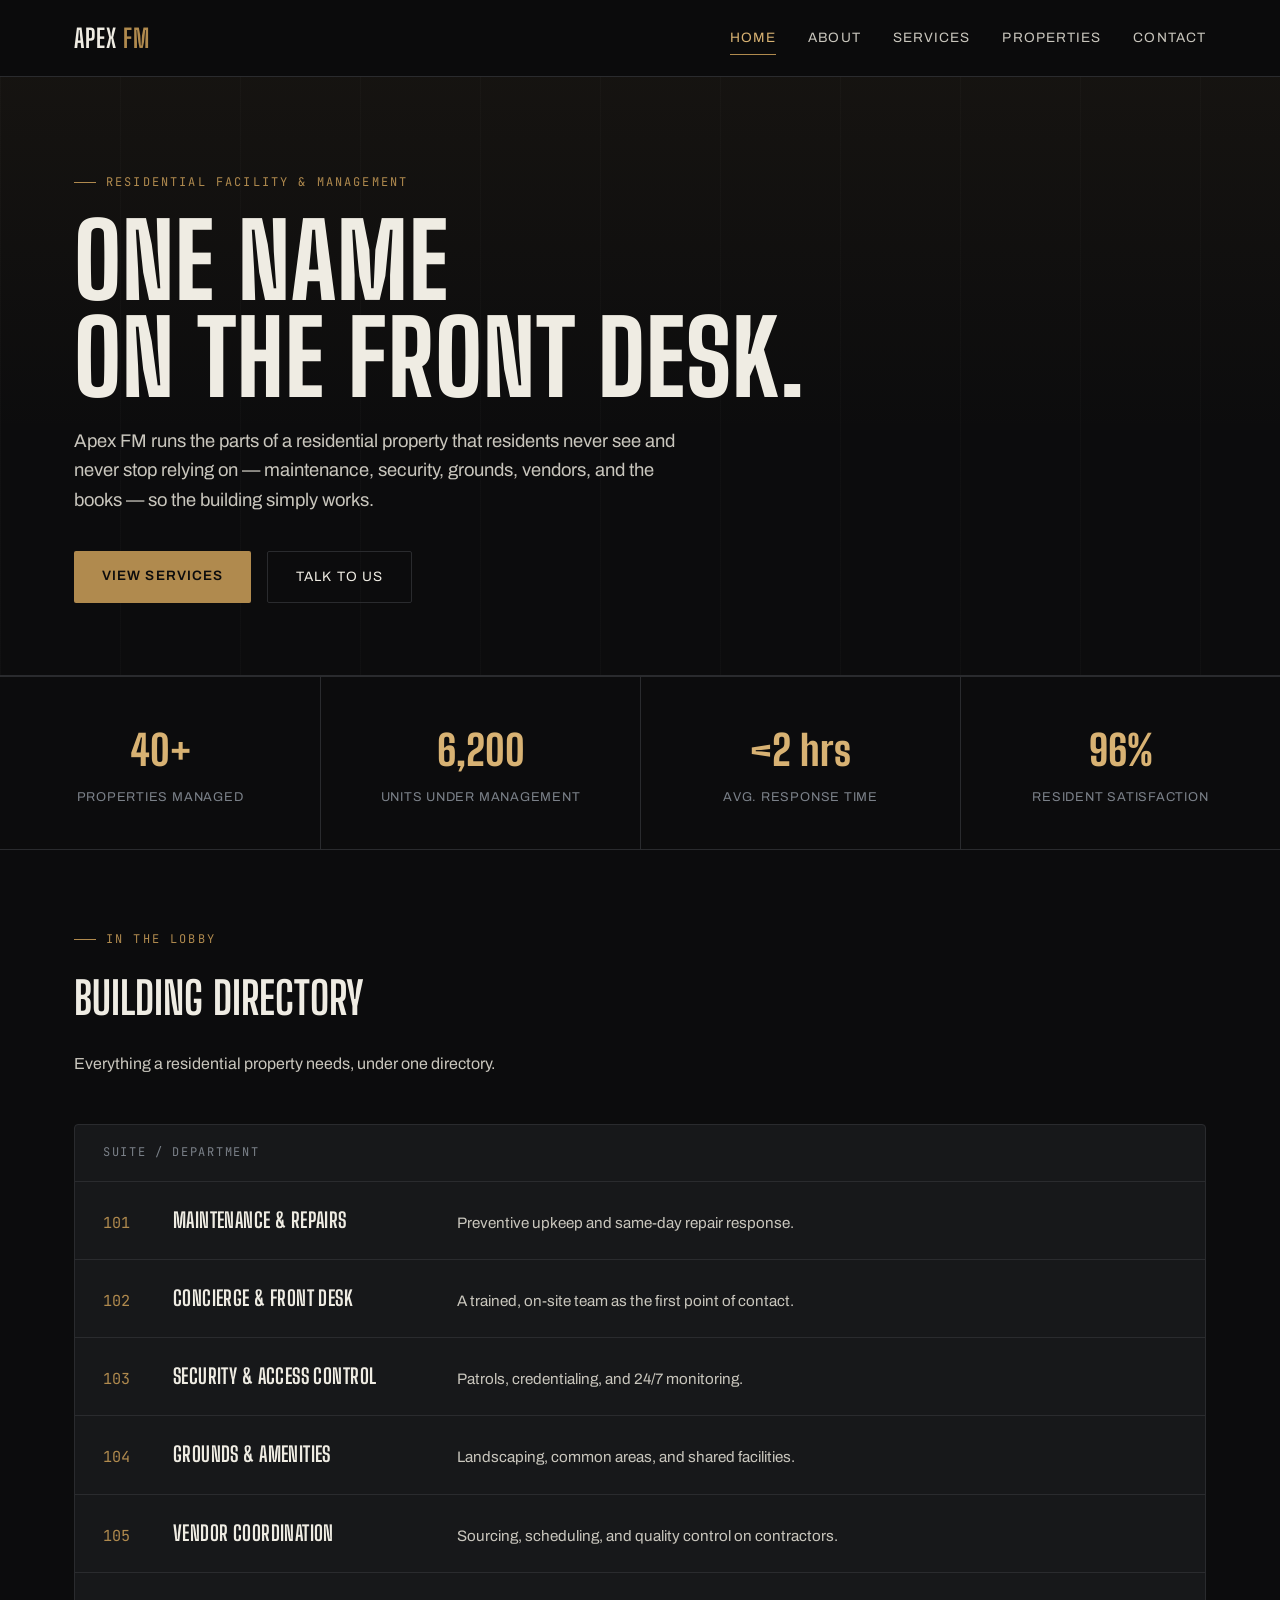
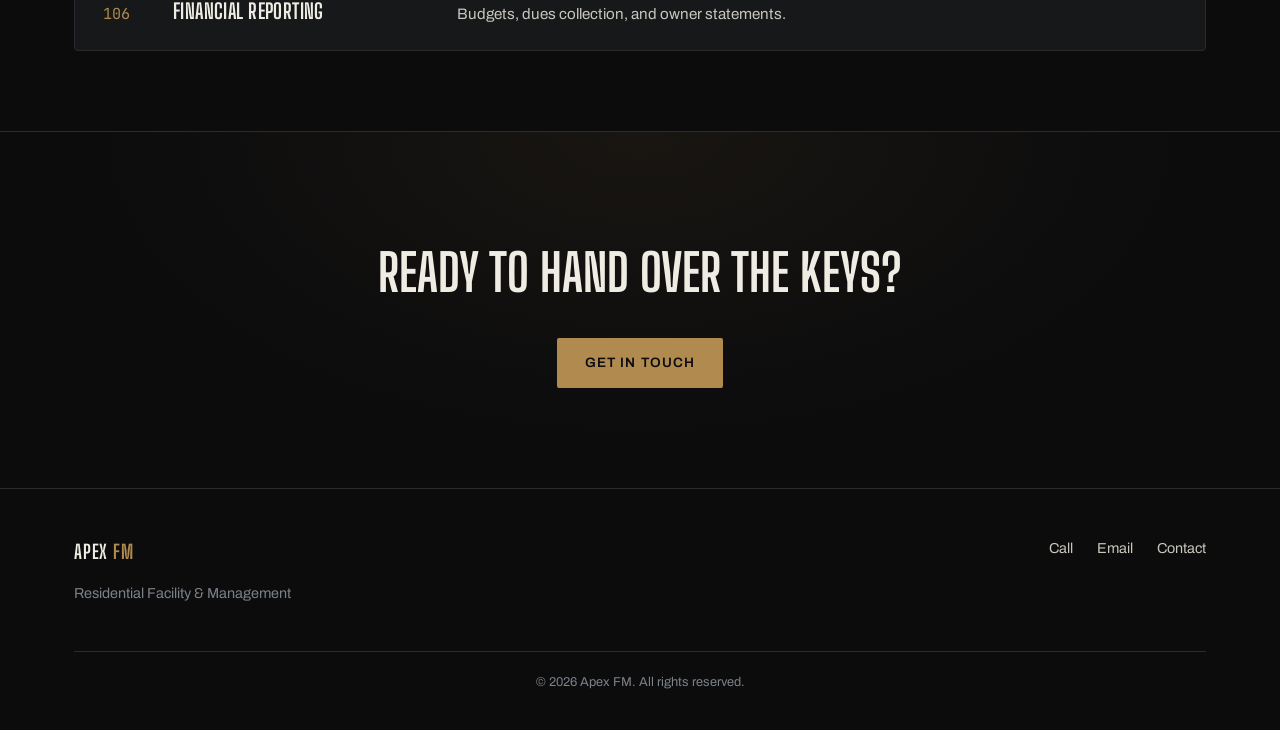
==== index.html @ e18a1229 "Add files via upload" ====
<!DOCTYPE html>
<html lang="en">
<head>
<meta charset="UTF-8">
<meta name="viewport" content="width=device-width, initial-scale=1.0">
<title>Apex FM — Residential Facility &amp; Management</title>
<link rel="stylesheet" href="styles.css">
</head>
<body>

<header class="site-header">
  <div class="wrap header-inner">
    <a class="brand" href="index.html">APEX <span>FM</span></a>
    <nav class="site-nav">
      <a href="index.html" class="active">Home</a>
      <a href="about.html">About</a>
      <a href="services.html">Services</a>
      <a href="properties.html">Properties</a>
      <a href="contact.html">Contact</a>
    </nav>
    <button class="nav-toggle" aria-label="Toggle menu">☰</button>
  </div>
</header>

<section class="hero">
  <div class="wrap">
    <div class="eyebrow">Residential Facility &amp; Management</div>
    <h1>One name<br>on the front desk.</h1>
    <p class="lede">Apex FM runs the parts of a residential property that residents never see and never stop relying on — maintenance, security, grounds, vendors, and the books — so the building simply works.</p>
    <div class="hero-actions">
      <a href="services.html" class="btn btn-primary">View Services</a>
      <a href="contact.html" class="btn btn-ghost">Talk to Us</a>
    </div>
  </div>
</section>

<div class="stats">
  <div class="stat"><span class="stat-num">40+</span><span class="stat-label">Properties Managed</span></div>
  <div class="stat"><span class="stat-num">6,200</span><span class="stat-label">Units Under Management</span></div>
  <div class="stat"><span class="stat-num">&lt;2 hrs</span><span class="stat-label">Avg. Response Time</span></div>
  <div class="stat"><span class="stat-num">96%</span><span class="stat-label">Resident Satisfaction</span></div>
</div>

<section>
  <div class="wrap">
    <div class="section-head">
      <div class="eyebrow">In the Lobby</div>
      <h2>Building Directory</h2>
      <p>Everything a residential property needs, under one directory.</p>
    </div>
    <div class="directory">
      <div class="directory-title">Suite / Department</div>
      <div class="directory-row">
        <span class="directory-num">101</span>
        <span class="directory-name">Maintenance &amp; Repairs</span>
        <span class="directory-desc">Preventive upkeep and same-day repair response.</span>
      </div>
      <div class="directory-row">
        <span class="directory-num">102</span>
        <span class="directory-name">Concierge &amp; Front Desk</span>
        <span class="directory-desc">A trained, on-site team as the first point of contact.</span>
      </div>
      <div class="directory-row">
        <span class="directory-num">103</span>
        <span class="directory-name">Security &amp; Access Control</span>
        <span class="directory-desc">Patrols, credentialing, and 24/7 monitoring.</span>
      </div>
      <div class="directory-row">
        <span class="directory-num">104</span>
        <span class="directory-name">Grounds &amp; Amenities</span>
        <span class="directory-desc">Landscaping, common areas, and shared facilities.</span>
      </div>
      <div class="directory-row">
        <span class="directory-num">105</span>
        <span class="directory-name">Vendor Coordination</span>
        <span class="directory-desc">Sourcing, scheduling, and quality control on contractors.</span>
      </div>
      <div class="directory-row">
        <span class="directory-num">106</span>
        <span class="directory-name">Financial Reporting</span>
        <span class="directory-desc">Budgets, dues collection, and owner statements.</span>
      </div>
    </div>
  </div>
</section>

<section class="cta-band">
  <div class="wrap">
    <h2>Ready to hand over the keys?</h2>
    <a href="contact.html" class="btn btn-primary">Get in Touch</a>
  </div>
</section>

<footer class="site-footer">
  <div class="wrap">
    <div class="footer-inner">
      <div>
        <div class="brand small">APEX <span>FM</span></div>
        <p class="muted">Residential Facility &amp; Management</p>
      </div>
      <div class="footer-links">
        <a href="tel:+10000000000">Call</a>
        <a href="mailto:hello@apexfm.example">Email</a>
        <a href="contact.html">Contact</a>
      </div>
    </div>
    <p class="fine">© 2026 Apex FM. All rights reserved.</p>
  </div>
</footer>

<script src="script.js"></script>
</body>
</html>
---- styles.css ----
/* ============================================================
   APEX FM — Design tokens
   Ink black + brass, inspired by lobby directory boards and
   architectural signage. No neon, no cream/terracotta default.
   ============================================================ */

@import url('https://fonts.googleapis.com/css2?family=Big+Shoulders+Display:wght@600;700;800&family=Archivo:wght@400;500;600;700&family=JetBrains+Mono:wght@400;500&display=swap');

:root{
  --ink: #0c0c0d;
  --charcoal: #17181a;
  --charcoal-2: #1f2023;
  --bone: #efece3;
  --bone-dim: #c9c6bd;
  --brass: #b08a4e;
  --brass-bright: #d8b273;
  --slate: #7b8189;
  --line: #2a2b2e;

  --display: 'Big Shoulders Display', sans-serif;
  --body: 'Archivo', sans-serif;
  --mono: 'JetBrains Mono', monospace;
}

*{ box-sizing: border-box; }
html{ scroll-behavior: smooth; }

body{
  margin:0;
  background: var(--ink);
  color: var(--bone);
  font-family: var(--body);
  line-height: 1.6;
  -webkit-font-smoothing: antialiased;
}

a{ color: inherit; text-decoration: none; }
img{ max-width:100%; display:block; }

.wrap{
  max-width: 1180px;
  margin: 0 auto;
  padding: 0 24px;
}

/* ---------- header ---------- */
.site-header{
  position: sticky;
  top: 0;
  z-index: 50;
  background: rgba(12,12,13,0.9);
  backdrop-filter: blur(8px);
  border-bottom: 1px solid var(--line);
}
.header-inner{
  display:flex;
  align-items:center;
  justify-content:space-between;
  height: 76px;
}
.brand{
  font-family: var(--display);
  font-weight: 700;
  font-size: 1.6rem;
  letter-spacing: 0.04em;
  text-transform: uppercase;
}
.brand span{ color: var(--brass); }
.brand.small{ font-size: 1.2rem; }

.site-nav{ display:flex; gap: 32px; }
.site-nav a{
  font-size: 0.85rem;
  letter-spacing: 0.08em;
  text-transform: uppercase;
  color: var(--bone-dim);
  padding: 6px 0;
  border-bottom: 1px solid transparent;
  transition: color .2s ease, border-color .2s ease;
}
.site-nav a:hover,
.site-nav a.active{
  color: var(--brass-bright);
  border-color: var(--brass);
}
.nav-toggle{
  display:none;
  background:none;
  border: 1px solid var(--line);
  color: var(--bone);
  font-size: 1.1rem;
  padding: 6px 12px;
  border-radius: 4px;
}

/* ---------- hero ---------- */
.hero{
  padding: 96px 0 72px;
  border-bottom: 1px solid var(--line);
  background:
    linear-gradient(180deg, rgba(176,138,78,0.06), transparent 60%),
    repeating-linear-gradient(90deg, rgba(255,255,255,0.02) 0 1px, transparent 1px 120px),
    var(--ink);
}
.eyebrow{
  font-family: var(--mono);
  font-size: 0.75rem;
  letter-spacing: 0.18em;
  text-transform: uppercase;
  color: var(--brass);
  display:flex;
  align-items:center;
  gap: 10px;
  margin-bottom: 20px;
}
.eyebrow::before{
  content:'';
  width: 22px; height:1px;
  background: var(--brass);
  display:inline-block;
}
.hero h1{
  font-family: var(--display);
  font-weight: 800;
  font-size: clamp(3.2rem, 9vw, 6.4rem);
  line-height: 0.95;
  letter-spacing: 0.01em;
  text-transform: uppercase;
  margin: 0 0 20px;
}
.hero .lede{
  max-width: 620px;
  font-size: 1.15rem;
  color: var(--bone-dim);
  margin-bottom: 36px;
}
.hero-actions{ display:flex; gap:16px; flex-wrap:wrap; }

.btn{
  display:inline-block;
  padding: 14px 28px;
  font-size: 0.85rem;
  letter-spacing: 0.08em;
  text-transform: uppercase;
  border-radius: 2px;
  transition: transform .15s ease, background .2s ease, color .2s ease;
}
.btn-primary{
  background: var(--brass);
  color: var(--ink);
  font-weight: 600;
}
.btn-primary:hover{ background: var(--brass-bright); transform: translateY(-1px); }
.btn-ghost{
  border: 1px solid var(--line);
  color: var(--bone);
}
.btn-ghost:hover{ border-color: var(--brass); color: var(--brass-bright); }

/* ---------- section basics ---------- */
section{ padding: 80px 0; }
.section-head{ max-width: 640px; margin-bottom: 48px; }
.section-head .eyebrow{ margin-bottom: 14px; }
.section-head h2{
  font-family: var(--display);
  font-weight: 700;
  text-transform: uppercase;
  font-size: clamp(2rem, 4vw, 2.8rem);
  margin: 0 0 14px;
}
.section-head p{ color: var(--bone-dim); }

/* ---------- directory board (signature element) ---------- */
.directory{
  background: var(--charcoal);
  border: 1px solid var(--line);
  border-radius: 4px;
  overflow: hidden;
}
.directory-title{
  font-family: var(--mono);
  font-size: 0.75rem;
  letter-spacing: 0.14em;
  text-transform: uppercase;
  color: var(--slate);
  padding: 18px 28px;
  border-bottom: 1px solid var(--line);
}
.directory-row{
  display:flex;
  align-items: baseline;
  gap: 24px;
  padding: 22px 28px;
  border-bottom: 1px solid var(--line);
  transition: background .2s ease;
}
.directory-row:last-child{ border-bottom:none; }
.directory-row:hover{ background: var(--charcoal-2); }
.directory-num{
  font-family: var(--mono);
  color: var(--brass);
  font-size: 0.95rem;
  min-width: 46px;
}
.directory-name{
  font-family: var(--display);
  font-weight: 700;
  text-transform: uppercase;
  font-size: 1.3rem;
  letter-spacing: 0.02em;
  min-width: 260px;
}
.directory-desc{ color: var(--bone-dim); font-size: 0.95rem; }

/* ---------- stat strip ---------- */
.stats{
  display:grid;
  grid-template-columns: repeat(4, 1fr);
  border-top: 1px solid var(--line);
  border-bottom: 1px solid var(--line);
}
.stat{
  padding: 40px 24px;
  border-left: 1px solid var(--line);
  text-align:center;
}
.stat:first-child{ border-left:none; }
.stat-num{
  font-family: var(--display);
  font-weight: 800;
  font-size: 2.6rem;
  color: var(--brass-bright);
  display:block;
}
.stat-label{
  font-size: 0.8rem;
  letter-spacing: 0.06em;
  text-transform: uppercase;
  color: var(--slate);
}

/* ---------- cards / grid ---------- */
.grid{
  display:grid;
  grid-template-columns: repeat(3, 1fr);
  gap: 24px;
}
.card{
  background: var(--charcoal);
  border: 1px solid var(--line);
  border-radius: 4px;
  padding: 32px 28px;
}
.card h3{
  font-family: var(--display);
  text-transform: uppercase;
  font-size: 1.4rem;
  margin: 0 0 12px;
}
.card p{ color: var(--bone-dim); font-size: 0.95rem; margin:0; }
.card .directory-num{ display:block; margin-bottom: 14px; }

/* ---------- property placeholder tiles ---------- */
.property-card{
  border: 1px solid var(--line);
  border-radius: 4px;
  overflow:hidden;
  background: var(--charcoal);
}
.property-thumb{
  height: 200px;
  background: linear-gradient(135deg, var(--charcoal-2), var(--ink));
  position: relative;
  border-bottom: 1px solid var(--line);
}
.property-thumb::after{
  content: attr(data-tag);
  position: absolute;
  bottom: 14px; left: 18px;
  font-family: var(--mono);
  font-size: 0.7rem;
  letter-spacing: 0.1em;
  text-transform: uppercase;
  color: var(--brass);
}
.property-body{ padding: 22px 24px; }
.property-body h3{
  font-family: var(--display);
  text-transform: uppercase;
  font-size: 1.25rem;
  margin: 0 0 6px;
}
.property-body p{ color: var(--bone-dim); font-size: 0.9rem; margin:0; }

.notice{
  border: 1px dashed var(--line);
  border-radius: 4px;
  padding: 18px 22px;
  color: var(--slate);
  font-size: 0.9rem;
  margin-bottom: 40px;
}
.notice strong{ color: var(--brass-bright); }

/* ---------- CTA band ---------- */
.cta-band{
  text-align:center;
  padding: 100px 24px;
  border-top: 1px solid var(--line);
  background: radial-gradient(ellipse at 50% 0%, rgba(176,138,78,0.08), transparent 60%);
}
.cta-band h2{
  font-family: var(--display);
  text-transform: uppercase;
  font-size: clamp(2rem, 5vw, 3.2rem);
  margin: 0 0 24px;
}

/* ---------- forms ---------- */
.form-grid{
  display:grid;
  grid-template-columns: 1fr 1fr;
  gap: 20px;
}
.form-grid .full{ grid-column: 1 / -1; }
label{
  display:block;
  font-size: 0.75rem;
  letter-spacing: 0.08em;
  text-transform: uppercase;
  color: var(--slate);
  margin-bottom: 8px;
}
input, textarea, select{
  width:100%;
  background: var(--charcoal);
  border: 1px solid var(--line);
  color: var(--bone);
  padding: 12px 14px;
  border-radius: 3px;
  font-family: var(--body);
  font-size: 0.95rem;
}
input:focus, textarea:focus, select:focus{
  outline: none;
  border-color: var(--brass);
}
textarea{ resize: vertical; min-height: 120px; }

/* ---------- footer ---------- */
.site-footer{
  border-top: 1px solid var(--line);
  padding: 48px 0 24px;
}
.footer-inner{
  display:flex;
  justify-content: space-between;
  align-items: flex-start;
  flex-wrap: wrap;
  gap: 24px;
  margin-bottom: 32px;
}
.muted{ color: var(--slate); font-size: 0.9rem; }
.footer-links{ display:flex; gap: 24px; }
.footer-links a{ color: var(--bone-dim); font-size: 0.9rem; }
.footer-links a:hover{ color: var(--brass-bright); }
.fine{
  text-align:center;
  color: var(--slate);
  font-size: 0.8rem;
  border-top: 1px solid var(--line);
  padding-top: 20px;
}

/* ---------- misc pages ---------- */
.two-col{
  display:grid;
  grid-template-columns: 1fr 1fr;
  gap: 56px;
  align-items: start;
}
.two-col h2{
  font-family: var(--display);
  text-transform: uppercase;
  font-size: clamp(1.8rem, 3.5vw, 2.4rem);
  margin-top:0;
}
.two-col p{ color: var(--bone-dim); }

.value-list{ list-style:none; padding:0; margin:0; }
.value-list li{
  padding: 18px 0;
  border-bottom: 1px solid var(--line);
  display:flex;
  gap: 18px;
}
.value-list li:first-child{ padding-top:0; }
.value-list .mark{ color: var(--brass); font-family: var(--mono); }

/* ---------- responsive ---------- */
@media (max-width: 860px){
  .site-nav{ display:none; }
  .nav-toggle{ display:block; }
  .stats{ grid-template-columns: repeat(2,1fr); }
  .stat:nth-child(3){ border-left:none; }
  .grid{ grid-template-columns: 1fr; }
  .two-col{ grid-template-columns: 1fr; gap: 32px; }
  .form-grid{ grid-template-columns: 1fr; }
  .directory-row{ flex-wrap: wrap; }
  .directory-desc{ width:100%; }
}

@media (prefers-reduced-motion: reduce){
  html{ scroll-behavior:auto; }
  *{ transition: none !important; }
}
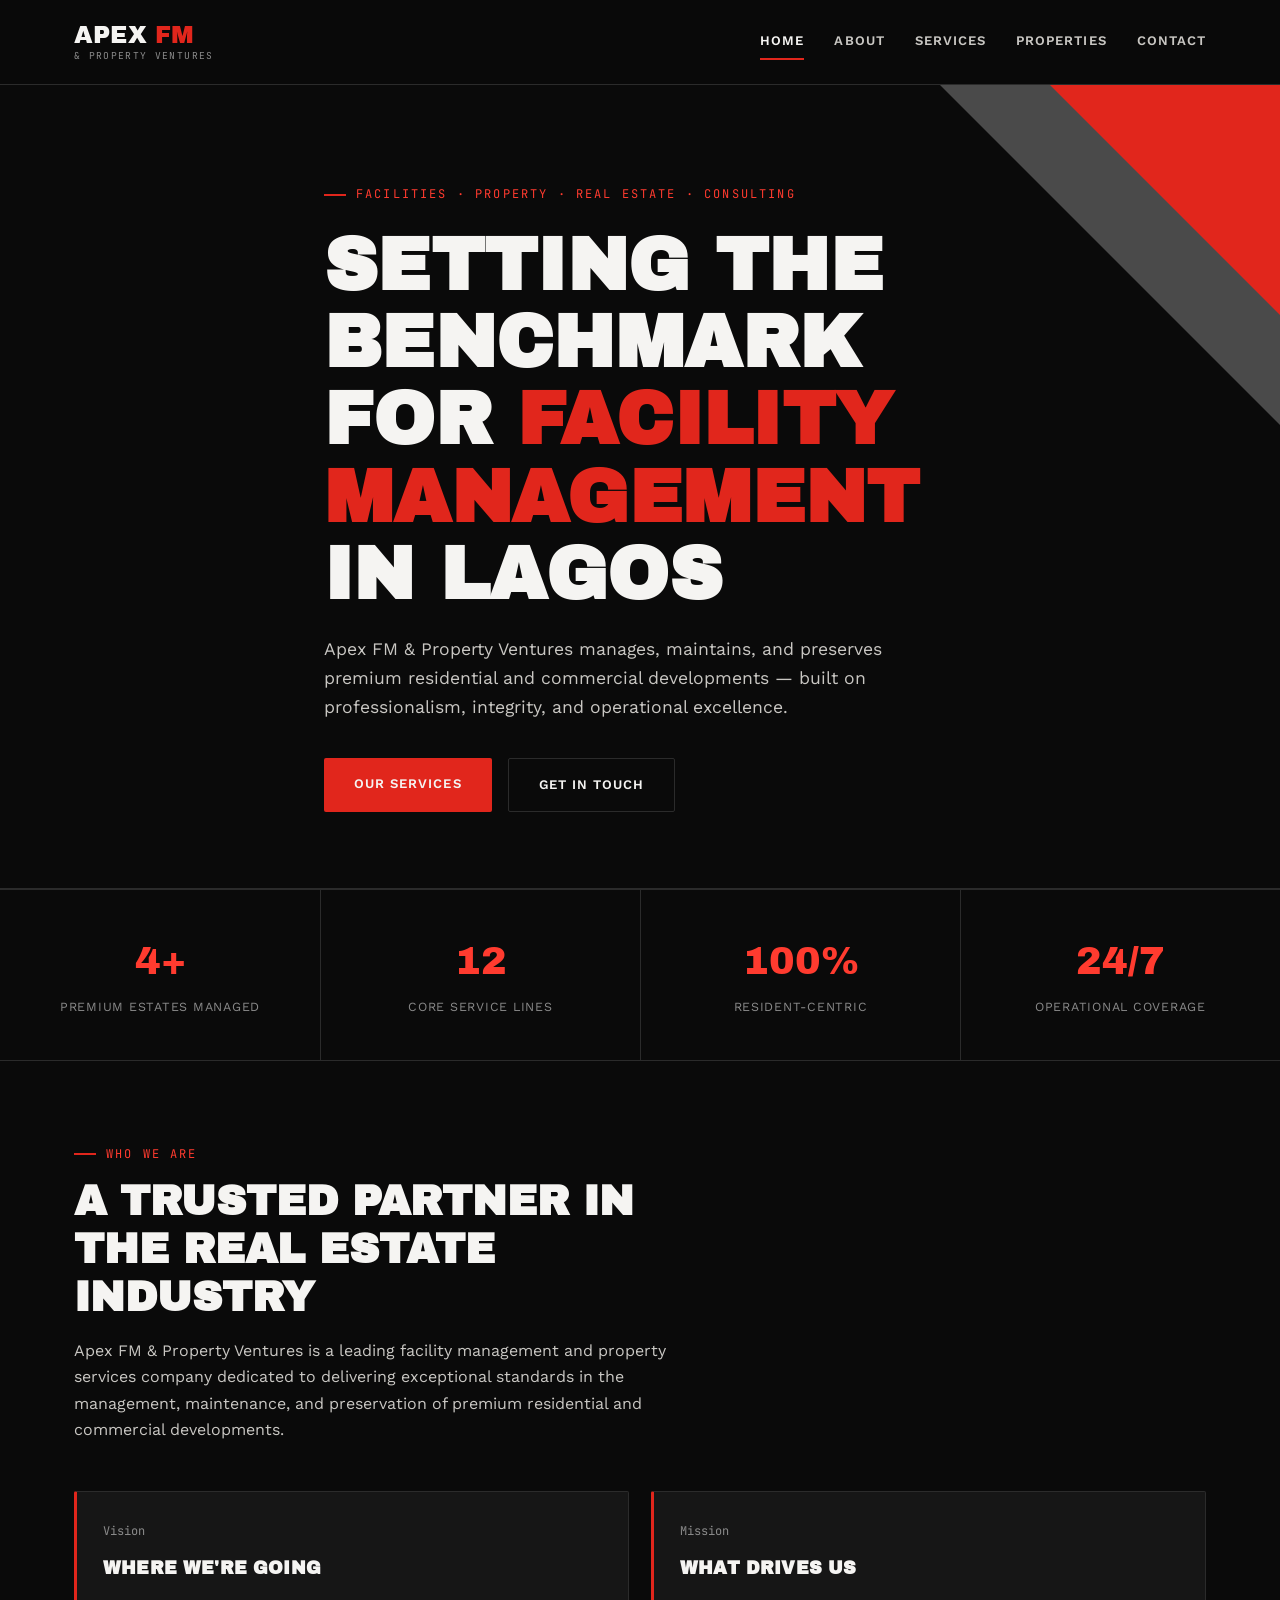
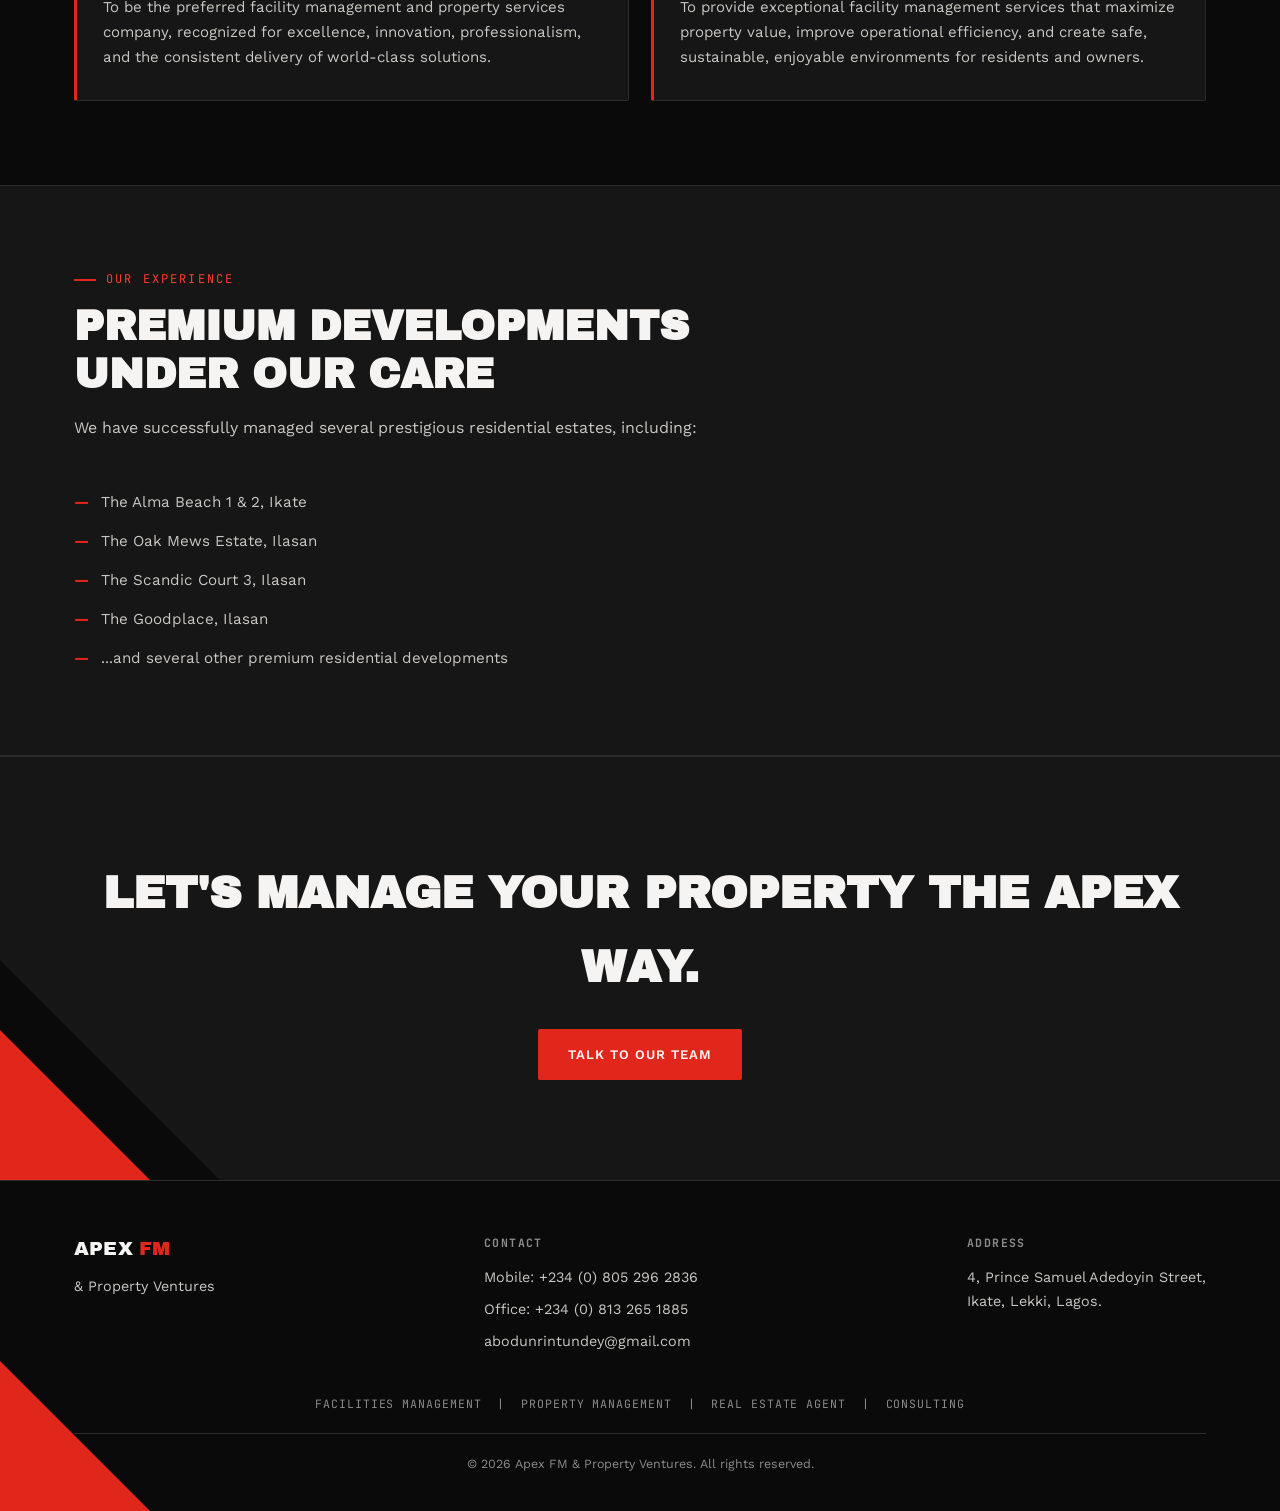
==== commit 1c8697d0: "Add files via upload" ====
--- a/index.html
+++ b/index.html
@@ -3,14 +3,18 @@
 <head>
 <meta charset="UTF-8">
 <meta name="viewport" content="width=device-width, initial-scale=1.0">
-<title>Apex FM — Residential Facility &amp; Management</title>
+<title>Apex FM & Property Ventures — Facility & Property Management</title>
+<meta name="description" content="Apex FM & Property Ventures delivers premium facility management, property management, real estate, and consulting services across Lagos.">
 <link rel="stylesheet" href="styles.css">
 </head>
 <body>
 
 <header class="site-header">
   <div class="wrap header-inner">
-    <a class="brand" href="index.html">APEX <span>FM</span></a>
+    <a class="brand" href="index.html">
+      <span class="brand-main">APEX <span>FM</span></span>
+      <span class="brand-sub">& Property Ventures</span>
+    </a>
     <nav class="site-nav">
       <a href="index.html" class="active">Home</a>
       <a href="about.html">About</a>
@@ -23,88 +27,93 @@
 </header>
 
 <section class="hero">
-  <div class="wrap">
-    <div class="eyebrow">Residential Facility &amp; Management</div>
-    <h1>One name<br>on the front desk.</h1>
-    <p class="lede">Apex FM runs the parts of a residential property that residents never see and never stop relying on — maintenance, security, grounds, vendors, and the books — so the building simply works.</p>
+  <div class="corner-motif"></div>
+  <div class="wrap hero-content">
+    <div class="eyebrow">Facilities · Property · Real Estate · Consulting</div>
+    <h1>Setting the benchmark for <em>facility management</em> in Lagos</h1>
+    <p class="lede">Apex FM & Property Ventures manages, maintains, and preserves premium residential and commercial developments — built on professionalism, integrity, and operational excellence.</p>
     <div class="hero-actions">
-      <a href="services.html" class="btn btn-primary">View Services</a>
-      <a href="contact.html" class="btn btn-ghost">Talk to Us</a>
+      <a href="services.html" class="btn btn-primary">Our Services</a>
+      <a href="contact.html" class="btn btn-ghost">Get in Touch</a>
     </div>
   </div>
 </section>
 
 <div class="stats">
-  <div class="stat"><span class="stat-num">40+</span><span class="stat-label">Properties Managed</span></div>
-  <div class="stat"><span class="stat-num">6,200</span><span class="stat-label">Units Under Management</span></div>
-  <div class="stat"><span class="stat-num">&lt;2 hrs</span><span class="stat-label">Avg. Response Time</span></div>
-  <div class="stat"><span class="stat-num">96%</span><span class="stat-label">Resident Satisfaction</span></div>
+  <div class="stat"><span class="stat-num">4+</span><span class="stat-label">Premium Estates Managed</span></div>
+  <div class="stat"><span class="stat-num">12</span><span class="stat-label">Core Service Lines</span></div>
+  <div class="stat"><span class="stat-num">100%</span><span class="stat-label">Resident-Centric</span></div>
+  <div class="stat"><span class="stat-num">24/7</span><span class="stat-label">Operational Coverage</span></div>
 </div>
 
 <section>
   <div class="wrap">
     <div class="section-head">
-      <div class="eyebrow">In the Lobby</div>
-      <h2>Building Directory</h2>
-      <p>Everything a residential property needs, under one directory.</p>
+      <div class="eyebrow">Who We Are</div>
+      <h2>A trusted partner in the real estate industry</h2>
+      <p>Apex FM & Property Ventures is a leading facility management and property services company dedicated to delivering exceptional standards in the management, maintenance, and preservation of premium residential and commercial developments.</p>
     </div>
-    <div class="directory">
-      <div class="directory-title">Suite / Department</div>
-      <div class="directory-row">
-        <span class="directory-num">101</span>
-        <span class="directory-name">Maintenance &amp; Repairs</span>
-        <span class="directory-desc">Preventive upkeep and same-day repair response.</span>
+    <div class="grid grid-2">
+      <div class="card">
+        <span class="idx">Vision</span>
+        <h3>Where We're Going</h3>
+        <p>To be the preferred facility management and property services company, recognized for excellence, innovation, professionalism, and the consistent delivery of world-class solutions.</p>
       </div>
-      <div class="directory-row">
-        <span class="directory-num">102</span>
-        <span class="directory-name">Concierge &amp; Front Desk</span>
-        <span class="directory-desc">A trained, on-site team as the first point of contact.</span>
-      </div>
-      <div class="directory-row">
-        <span class="directory-num">103</span>
-        <span class="directory-name">Security &amp; Access Control</span>
-        <span class="directory-desc">Patrols, credentialing, and 24/7 monitoring.</span>
-      </div>
-      <div class="directory-row">
-        <span class="directory-num">104</span>
-        <span class="directory-name">Grounds &amp; Amenities</span>
-        <span class="directory-desc">Landscaping, common areas, and shared facilities.</span>
-      </div>
-      <div class="directory-row">
-        <span class="directory-num">105</span>
-        <span class="directory-name">Vendor Coordination</span>
-        <span class="directory-desc">Sourcing, scheduling, and quality control on contractors.</span>
-      </div>
-      <div class="directory-row">
-        <span class="directory-num">106</span>
-        <span class="directory-name">Financial Reporting</span>
-        <span class="directory-desc">Budgets, dues collection, and owner statements.</span>
+      <div class="card">
+        <span class="idx">Mission</span>
+        <h3>What Drives Us</h3>
+        <p>To provide exceptional facility management services that maximize property value, improve operational efficiency, and create safe, sustainable, enjoyable environments for residents and owners.</p>
       </div>
     </div>
   </div>
 </section>
 
+<section class="band-alt">
+  <div class="wrap">
+    <div class="section-head">
+      <div class="eyebrow">Our Experience</div>
+      <h2>Premium developments under our care</h2>
+      <p>We have successfully managed several prestigious residential estates, including:</p>
+    </div>
+    <ul class="check-list">
+      <li>The Alma Beach 1 &amp; 2, Ikate</li>
+      <li>The Oak Mews Estate, Ilasan</li>
+      <li>The Scandic Court 3, Ilasan</li>
+      <li>The Goodplace, Ilasan</li>
+      <li>...and several other premium residential developments</li>
+    </ul>
+  </div>
+</section>
+
 <section class="cta-band">
+  <div class="corner-motif-foot"></div>
   <div class="wrap">
-    <h2>Ready to hand over the keys?</h2>
-    <a href="contact.html" class="btn btn-primary">Get in Touch</a>
+    <h2>Let's manage your property the Apex way.</h2>
+    <a href="contact.html" class="btn btn-primary">Talk to Our Team</a>
   </div>
 </section>
 
 <footer class="site-footer">
+  <div class="corner-motif-foot"></div>
   <div class="wrap">
     <div class="footer-inner">
-      <div>
-        <div class="brand small">APEX <span>FM</span></div>
-        <p class="muted">Residential Facility &amp; Management</p>
+      <div class="footer-col">
+        <span class="brand-main" style="font-size:1.2rem;">APEX <span style="color:var(--red)">FM</span></span>
+        <p class="muted" style="margin-top:10px;">& Property Ventures</p>
       </div>
-      <div class="footer-links">
-        <a href="tel:+10000000000">Call</a>
-        <a href="mailto:hello@apexfm.example">Email</a>
-        <a href="contact.html">Contact</a>
+      <div class="footer-col">
+        <h4>Contact</h4>
+        <a href="tel:+2348052962836">Mobile: +234 (0) 805 296 2836</a>
+        <a href="tel:+2348132651885">Office: +234 (0) 813 265 1885</a>
+        <a href="mailto:abodunrintundey@gmail.com">abodunrintundey@gmail.com</a>
+      </div>
+      <div class="footer-col">
+        <h4>Address</h4>
+        <a href="https://www.google.com/maps/search/?api=1&query=4+Prince+Samuel+Adedoyin+Street+Ikate+Lekki+Lagos" target="_blank" rel="noopener">4, Prince Samuel Adedoyin Street,<br>Ikate, Lekki, Lagos.</a>
       </div>
     </div>
-    <p class="fine">© 2026 Apex FM. All rights reserved.</p>
+    <p class="footer-tagline" style="text-align:center; margin-bottom:20px;">Facilities Management &nbsp;|&nbsp; Property Management &nbsp;|&nbsp; Real Estate Agent &nbsp;|&nbsp; Consulting</p>
+    <p class="fine">© 2026 Apex FM & Property Ventures. All rights reserved.</p>
   </div>
 </footer>
 
--- a/styles.css
+++ b/styles.css
@@ -1,24 +1,24 @@
 /* ============================================================
-   APEX FM — Design tokens
-   Ink black + brass, inspired by lobby directory boards and
-   architectural signage. No neon, no cream/terracotta default.
+   APEX FM & PROPERTY VENTURES
+   Bold red/black theme matching the company logo — diagonal
+   triangle motif echoes the logo's angular mark.
    ============================================================ */
 
-@import url('https://fonts.googleapis.com/css2?family=Big+Shoulders+Display:wght@600;700;800&family=Archivo:wght@400;500;600;700&family=JetBrains+Mono:wght@400;500&display=swap');
+@import url('https://fonts.googleapis.com/css2?family=Archivo+Black&family=Work+Sans:wght@400;500;600;700&family=JetBrains+Mono:wght@400;500&display=swap');
 
 :root{
-  --ink: #0c0c0d;
-  --charcoal: #17181a;
-  --charcoal-2: #1f2023;
-  --bone: #efece3;
-  --bone-dim: #c9c6bd;
-  --brass: #b08a4e;
-  --brass-bright: #d8b273;
-  --slate: #7b8189;
-  --line: #2a2b2e;
-
-  --display: 'Big Shoulders Display', sans-serif;
-  --body: 'Archivo', sans-serif;
+  --black: #0a0a0a;
+  --charcoal: #161616;
+  --charcoal-2: #1f1f1f;
+  --white: #f5f4f2;
+  --white-dim: #c9c7c3;
+  --red: #e1261c;
+  --red-bright: #ff3b2f;
+  --grey: #8a8a8a;
+  --line: #2b2b2b;
+
+  --display: 'Archivo Black', sans-serif;
+  --body: 'Work Sans', sans-serif;
   --mono: 'JetBrains Mono', monospace;
 }
 
@@ -27,11 +27,12 @@
 
 body{
   margin:0;
-  background: var(--ink);
-  color: var(--bone);
+  background: var(--black);
+  color: var(--white);
   font-family: var(--body);
-  line-height: 1.6;
+  line-height: 1.65;
   -webkit-font-smoothing: antialiased;
+  overflow-x: hidden;
 }
 
 a{ color: inherit; text-decoration: none; }
@@ -41,6 +42,58 @@
   max-width: 1180px;
   margin: 0 auto;
   padding: 0 24px;
+  position: relative;
+}
+
+/* ---------- diagonal corner motif (from the logo) ---------- */
+.corner-motif{
+  position: absolute;
+  top: 0; right: 0;
+  width: 340px; height: 100%;
+  pointer-events: none;
+  overflow: hidden;
+  z-index: 0;
+}
+.corner-motif::before{
+  content:'';
+  position:absolute; top:0; right:0;
+  width: 0; height: 0;
+  border-style: solid;
+  border-width: 0 340px 340px 0;
+  border-color: transparent var(--grey) transparent transparent;
+  opacity: 0.5;
+}
+.corner-motif::after{
+  content:'';
+  position:absolute; top:0; right:0;
+  width: 0; height: 0;
+  border-style: solid;
+  border-width: 0 230px 230px 0;
+  border-color: transparent var(--red) transparent transparent;
+}
+
+.corner-motif-foot{
+  position: absolute;
+  bottom: 0; left: 0;
+  width: 220px; height: 220px;
+  pointer-events: none;
+  overflow: hidden;
+}
+.corner-motif-foot::before{
+  content:'';
+  position:absolute; bottom:0; left:0;
+  width: 0; height: 0;
+  border-style: solid;
+  border-width: 220px 0 0 220px;
+  border-color: transparent transparent transparent var(--black);
+}
+.corner-motif-foot::after{
+  content:'';
+  position:absolute; bottom:0; left:0;
+  width: 0; height: 0;
+  border-style: solid;
+  border-width: 150px 0 0 150px;
+  border-color: transparent transparent transparent var(--red);
 }
 
 /* ---------- header ---------- */
@@ -48,7 +101,7 @@
   position: sticky;
   top: 0;
   z-index: 50;
-  background: rgba(12,12,13,0.9);
+  background: rgba(10,10,10,0.94);
   backdrop-filter: blur(8px);
   border-bottom: 1px solid var(--line);
 }
@@ -56,38 +109,50 @@
   display:flex;
   align-items:center;
   justify-content:space-between;
-  height: 76px;
+  height: 84px;
 }
 .brand{
-  font-family: var(--display);
-  font-weight: 700;
-  font-size: 1.6rem;
-  letter-spacing: 0.04em;
-  text-transform: uppercase;
-}
-.brand span{ color: var(--brass); }
-.brand.small{ font-size: 1.2rem; }
-
-.site-nav{ display:flex; gap: 32px; }
+  display:flex;
+  flex-direction: column;
+  line-height: 1;
+}
+.brand-main{
+  font-family: var(--display);
+  font-size: 1.5rem;
+  letter-spacing: 0.01em;
+  text-transform: uppercase;
+}
+.brand-main span{ color: var(--red); }
+.brand-sub{
+  font-family: var(--mono);
+  font-size: 0.6rem;
+  letter-spacing: 0.14em;
+  text-transform: uppercase;
+  color: var(--grey);
+  margin-top: 4px;
+}
+
+.site-nav{ display:flex; gap: 30px; }
 .site-nav a{
-  font-size: 0.85rem;
+  font-size: 0.82rem;
   letter-spacing: 0.08em;
   text-transform: uppercase;
-  color: var(--bone-dim);
+  font-weight: 600;
+  color: var(--white-dim);
   padding: 6px 0;
-  border-bottom: 1px solid transparent;
+  border-bottom: 2px solid transparent;
   transition: color .2s ease, border-color .2s ease;
 }
 .site-nav a:hover,
 .site-nav a.active{
-  color: var(--brass-bright);
-  border-color: var(--brass);
+  color: var(--white);
+  border-color: var(--red);
 }
 .nav-toggle{
   display:none;
   background:none;
   border: 1px solid var(--line);
-  color: var(--bone);
+  color: var(--white);
   font-size: 1.1rem;
   padding: 6px 12px;
   border-radius: 4px;
@@ -95,122 +160,80 @@
 
 /* ---------- hero ---------- */
 .hero{
-  padding: 96px 0 72px;
+  position: relative;
+  padding: 100px 0 76px;
   border-bottom: 1px solid var(--line);
-  background:
-    linear-gradient(180deg, rgba(176,138,78,0.06), transparent 60%),
-    repeating-linear-gradient(90deg, rgba(255,255,255,0.02) 0 1px, transparent 1px 120px),
-    var(--ink);
-}
+  overflow: hidden;
+}
+.hero-content{ position: relative; z-index: 1; max-width: 680px; }
 .eyebrow{
   font-family: var(--mono);
   font-size: 0.75rem;
   letter-spacing: 0.18em;
   text-transform: uppercase;
-  color: var(--brass);
+  color: var(--red-bright);
   display:flex;
   align-items:center;
   gap: 10px;
-  margin-bottom: 20px;
+  margin-bottom: 22px;
 }
 .eyebrow::before{
   content:'';
-  width: 22px; height:1px;
-  background: var(--brass);
+  width: 22px; height: 2px;
+  background: var(--red);
   display:inline-block;
 }
 .hero h1{
   font-family: var(--display);
-  font-weight: 800;
-  font-size: clamp(3.2rem, 9vw, 6.4rem);
-  line-height: 0.95;
-  letter-spacing: 0.01em;
-  text-transform: uppercase;
-  margin: 0 0 20px;
-}
+  font-size: clamp(2.6rem, 6.5vw, 4.6rem);
+  line-height: 1.05;
+  letter-spacing: 0.005em;
+  text-transform: uppercase;
+  margin: 0 0 22px;
+}
+.hero h1 em{ color: var(--red); font-style: normal; }
 .hero .lede{
-  max-width: 620px;
-  font-size: 1.15rem;
-  color: var(--bone-dim);
+  font-size: 1.1rem;
+  color: var(--white-dim);
   margin-bottom: 36px;
 }
 .hero-actions{ display:flex; gap:16px; flex-wrap:wrap; }
 
 .btn{
   display:inline-block;
-  padding: 14px 28px;
-  font-size: 0.85rem;
+  padding: 15px 30px;
+  font-size: 0.82rem;
   letter-spacing: 0.08em;
   text-transform: uppercase;
+  font-weight: 600;
   border-radius: 2px;
-  transition: transform .15s ease, background .2s ease, color .2s ease;
+  transition: transform .15s ease, background .2s ease, color .2s ease, border-color .2s ease;
 }
 .btn-primary{
-  background: var(--brass);
-  color: var(--ink);
-  font-weight: 600;
-}
-.btn-primary:hover{ background: var(--brass-bright); transform: translateY(-1px); }
+  background: var(--red);
+  color: var(--white);
+}
+.btn-primary:hover{ background: var(--red-bright); transform: translateY(-1px); }
 .btn-ghost{
   border: 1px solid var(--line);
-  color: var(--bone);
-}
-.btn-ghost:hover{ border-color: var(--brass); color: var(--brass-bright); }
-
-/* ---------- section basics ---------- */
-section{ padding: 80px 0; }
+  color: var(--white);
+}
+.btn-ghost:hover{ border-color: var(--red); color: var(--red-bright); }
+
+/* ---------- sections ---------- */
+section{ padding: 84px 0; position: relative; }
 .section-head{ max-width: 640px; margin-bottom: 48px; }
 .section-head .eyebrow{ margin-bottom: 14px; }
 .section-head h2{
   font-family: var(--display);
-  font-weight: 700;
-  text-transform: uppercase;
-  font-size: clamp(2rem, 4vw, 2.8rem);
+  text-transform: uppercase;
+  font-size: clamp(1.9rem, 4vw, 2.6rem);
   margin: 0 0 14px;
-}
-.section-head p{ color: var(--bone-dim); }
-
-/* ---------- directory board (signature element) ---------- */
-.directory{
-  background: var(--charcoal);
-  border: 1px solid var(--line);
-  border-radius: 4px;
-  overflow: hidden;
-}
-.directory-title{
-  font-family: var(--mono);
-  font-size: 0.75rem;
-  letter-spacing: 0.14em;
-  text-transform: uppercase;
-  color: var(--slate);
-  padding: 18px 28px;
-  border-bottom: 1px solid var(--line);
-}
-.directory-row{
-  display:flex;
-  align-items: baseline;
-  gap: 24px;
-  padding: 22px 28px;
-  border-bottom: 1px solid var(--line);
-  transition: background .2s ease;
-}
-.directory-row:last-child{ border-bottom:none; }
-.directory-row:hover{ background: var(--charcoal-2); }
-.directory-num{
-  font-family: var(--mono);
-  color: var(--brass);
-  font-size: 0.95rem;
-  min-width: 46px;
-}
-.directory-name{
-  font-family: var(--display);
-  font-weight: 700;
-  text-transform: uppercase;
-  font-size: 1.3rem;
-  letter-spacing: 0.02em;
-  min-width: 260px;
-}
-.directory-desc{ color: var(--bone-dim); font-size: 0.95rem; }
+  line-height: 1.15;
+}
+.section-head p{ color: var(--white-dim); }
+
+.band-alt{ background: var(--charcoal); border-top: 1px solid var(--line); border-bottom: 1px solid var(--line); }
 
 /* ---------- stat strip ---------- */
 .stats{
@@ -227,94 +250,117 @@
 .stat:first-child{ border-left:none; }
 .stat-num{
   font-family: var(--display);
-  font-weight: 800;
-  font-size: 2.6rem;
-  color: var(--brass-bright);
+  font-size: 2.4rem;
+  color: var(--red-bright);
   display:block;
 }
 .stat-label{
-  font-size: 0.8rem;
+  font-size: 0.78rem;
   letter-spacing: 0.06em;
   text-transform: uppercase;
-  color: var(--slate);
+  color: var(--grey);
 }
 
 /* ---------- cards / grid ---------- */
 .grid{
   display:grid;
   grid-template-columns: repeat(3, 1fr);
-  gap: 24px;
-}
+  gap: 22px;
+}
+.grid-2{ grid-template-columns: repeat(2, 1fr); }
 .card{
   background: var(--charcoal);
   border: 1px solid var(--line);
-  border-radius: 4px;
-  padding: 32px 28px;
-}
+  border-left: 3px solid var(--red);
+  border-radius: 2px;
+  padding: 30px 26px;
+  transition: border-color .2s ease, transform .15s ease;
+}
+.card:hover{ border-left-color: var(--red-bright); transform: translateY(-2px); }
 .card h3{
   font-family: var(--display);
   text-transform: uppercase;
-  font-size: 1.4rem;
+  font-size: 1.1rem;
   margin: 0 0 12px;
-}
-.card p{ color: var(--bone-dim); font-size: 0.95rem; margin:0; }
-.card .directory-num{ display:block; margin-bottom: 14px; }
+  letter-spacing: 0.01em;
+}
+.card p{ color: var(--white-dim); font-size: 0.94rem; margin:0; }
+.card .idx{
+  font-family: var(--mono);
+  color: var(--grey);
+  font-size: 0.75rem;
+  display:block;
+  margin-bottom: 12px;
+}
 
 /* ---------- property placeholder tiles ---------- */
 .property-card{
   border: 1px solid var(--line);
-  border-radius: 4px;
+  border-radius: 2px;
   overflow:hidden;
   background: var(--charcoal);
 }
 .property-thumb{
-  height: 200px;
-  background: linear-gradient(135deg, var(--charcoal-2), var(--ink));
+  height: 190px;
+  background: linear-gradient(135deg, var(--charcoal-2), var(--black));
   position: relative;
   border-bottom: 1px solid var(--line);
+}
+.property-thumb::before{
+  content:'';
+  position:absolute; top:0; right:0;
+  width:0; height:0;
+  border-style:solid;
+  border-width: 0 90px 90px 0;
+  border-color: transparent var(--red) transparent transparent;
+  opacity: 0.85;
 }
 .property-thumb::after{
   content: attr(data-tag);
   position: absolute;
   bottom: 14px; left: 18px;
   font-family: var(--mono);
-  font-size: 0.7rem;
+  font-size: 0.68rem;
   letter-spacing: 0.1em;
   text-transform: uppercase;
-  color: var(--brass);
-}
-.property-body{ padding: 22px 24px; }
+  color: var(--grey);
+}
+.property-body{ padding: 20px 22px; }
 .property-body h3{
   font-family: var(--display);
   text-transform: uppercase;
-  font-size: 1.25rem;
+  font-size: 1.05rem;
   margin: 0 0 6px;
 }
-.property-body p{ color: var(--bone-dim); font-size: 0.9rem; margin:0; }
+.property-body p{ color: var(--white-dim); font-size: 0.88rem; margin:0; }
 
 .notice{
   border: 1px dashed var(--line);
-  border-radius: 4px;
-  padding: 18px 22px;
-  color: var(--slate);
-  font-size: 0.9rem;
-  margin-bottom: 40px;
-}
-.notice strong{ color: var(--brass-bright); }
+  border-radius: 2px;
+  padding: 16px 20px;
+  color: var(--grey);
+  font-size: 0.88rem;
+  margin-bottom: 36px;
+}
+.notice strong{ color: var(--red-bright); }
 
 /* ---------- CTA band ---------- */
 .cta-band{
+  position: relative;
   text-align:center;
   padding: 100px 24px;
   border-top: 1px solid var(--line);
-  background: radial-gradient(ellipse at 50% 0%, rgba(176,138,78,0.08), transparent 60%);
+  background: var(--charcoal);
+  overflow: hidden;
 }
 .cta-band h2{
   font-family: var(--display);
   text-transform: uppercase;
-  font-size: clamp(2rem, 5vw, 3.2rem);
+  font-size: clamp(1.8rem, 4.5vw, 2.8rem);
   margin: 0 0 24px;
-}
+  position: relative; z-index:1;
+}
+.cta-band .btn{ position: relative; z-index: 1; }
 
 /* ---------- forms ---------- */
 .form-grid{
@@ -325,49 +371,72 @@
 .form-grid .full{ grid-column: 1 / -1; }
 label{
   display:block;
-  font-size: 0.75rem;
+  font-size: 0.74rem;
   letter-spacing: 0.08em;
   text-transform: uppercase;
-  color: var(--slate);
+  color: var(--grey);
   margin-bottom: 8px;
 }
 input, textarea, select{
   width:100%;
   background: var(--charcoal);
   border: 1px solid var(--line);
-  color: var(--bone);
+  color: var(--white);
   padding: 12px 14px;
-  border-radius: 3px;
+  border-radius: 2px;
   font-family: var(--body);
   font-size: 0.95rem;
 }
 input:focus, textarea:focus, select:focus{
   outline: none;
-  border-color: var(--brass);
+  border-color: var(--red);
 }
 textarea{ resize: vertical; min-height: 120px; }
 
 /* ---------- footer ---------- */
 .site-footer{
+  position: relative;
   border-top: 1px solid var(--line);
-  padding: 48px 0 24px;
+  padding: 52px 0 24px;
+  overflow: hidden;
 }
 .footer-inner{
+  position: relative; z-index: 1;
   display:flex;
   justify-content: space-between;
   align-items: flex-start;
   flex-wrap: wrap;
-  gap: 24px;
+  gap: 28px;
   margin-bottom: 32px;
 }
-.muted{ color: var(--slate); font-size: 0.9rem; }
-.footer-links{ display:flex; gap: 24px; }
-.footer-links a{ color: var(--bone-dim); font-size: 0.9rem; }
-.footer-links a:hover{ color: var(--brass-bright); }
+.footer-col h4{
+  font-family: var(--mono);
+  font-size: 0.72rem;
+  letter-spacing: 0.12em;
+  text-transform: uppercase;
+  color: var(--grey);
+  margin: 0 0 14px;
+}
+.footer-col p, .footer-col a{
+  display:block;
+  color: var(--white-dim);
+  font-size: 0.9rem;
+  margin-bottom: 8px;
+}
+.footer-col a:hover{ color: var(--red-bright); }
+.footer-tagline{
+  font-family: var(--mono);
+  font-size: 0.72rem;
+  letter-spacing: 0.08em;
+  text-transform: uppercase;
+  color: var(--grey);
+}
+.muted{ color: var(--grey); font-size: 0.9rem; }
 .fine{
+  position: relative; z-index: 1;
   text-align:center;
-  color: var(--slate);
-  font-size: 0.8rem;
+  color: var(--grey);
+  font-size: 0.78rem;
   border-top: 1px solid var(--line);
   padding-top: 20px;
 }
@@ -375,17 +444,19 @@
 /* ---------- misc pages ---------- */
 .two-col{
   display:grid;
-  grid-template-columns: 1fr 1fr;
+  grid-template-columns: 1.1fr 0.9fr;
   gap: 56px;
   align-items: start;
+  position: relative; z-index: 1;
 }
 .two-col h2{
   font-family: var(--display);
   text-transform: uppercase;
-  font-size: clamp(1.8rem, 3.5vw, 2.4rem);
+  font-size: clamp(1.6rem, 3.5vw, 2.2rem);
   margin-top:0;
-}
-.two-col p{ color: var(--bone-dim); }
+  line-height: 1.2;
+}
+.two-col p{ color: var(--white-dim); }
 
 .value-list{ list-style:none; padding:0; margin:0; }
 .value-list li{
@@ -395,7 +466,16 @@
   gap: 18px;
 }
 .value-list li:first-child{ padding-top:0; }
-.value-list .mark{ color: var(--brass); font-family: var(--mono); }
+.value-list .mark{ color: var(--red); font-family: var(--mono); min-width: 90px; font-size: 0.85rem; text-transform: uppercase; letter-spacing: 0.04em; }
+
+.check-list{ list-style:none; padding:0; margin:0; display:grid; gap: 14px; }
+.check-list li{ display:flex; gap: 12px; color: var(--white-dim); font-size: 0.95rem; }
+.check-list li::before{
+  content:'—';
+  color: var(--red);
+  font-weight: 700;
+  flex-shrink:0;
+}
 
 /* ---------- responsive ---------- */
 @media (max-width: 860px){
@@ -404,10 +484,12 @@
   .stats{ grid-template-columns: repeat(2,1fr); }
   .stat:nth-child(3){ border-left:none; }
   .grid{ grid-template-columns: 1fr; }
+  .grid-2{ grid-template-columns: 1fr; }
   .two-col{ grid-template-columns: 1fr; gap: 32px; }
   .form-grid{ grid-template-columns: 1fr; }
-  .directory-row{ flex-wrap: wrap; }
-  .directory-desc{ width:100%; }
+  .corner-motif{ width: 160px; }
+  .corner-motif::before{ border-width: 0 160px 160px 0; }
+  .corner-motif::after{ border-width: 0 100px 100px 0; }
 }
 
 @media (prefers-reduced-motion: reduce){
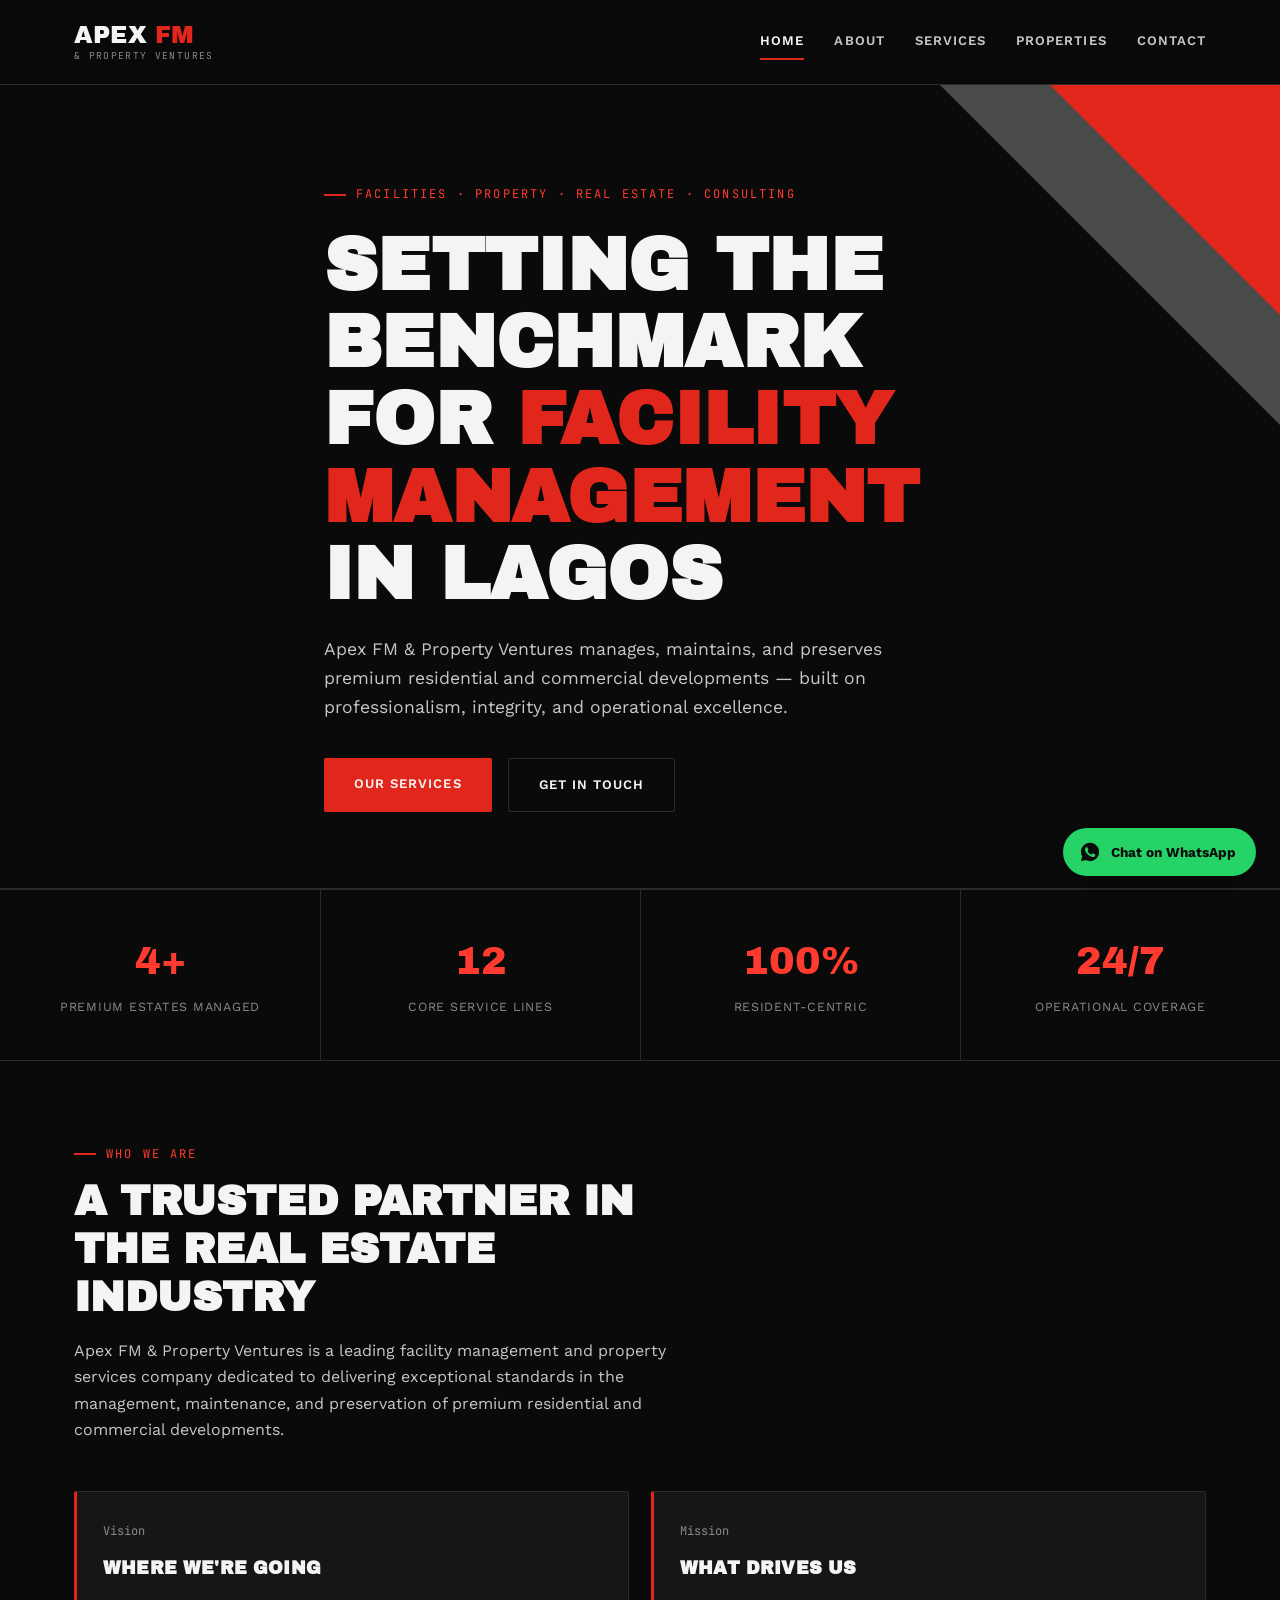
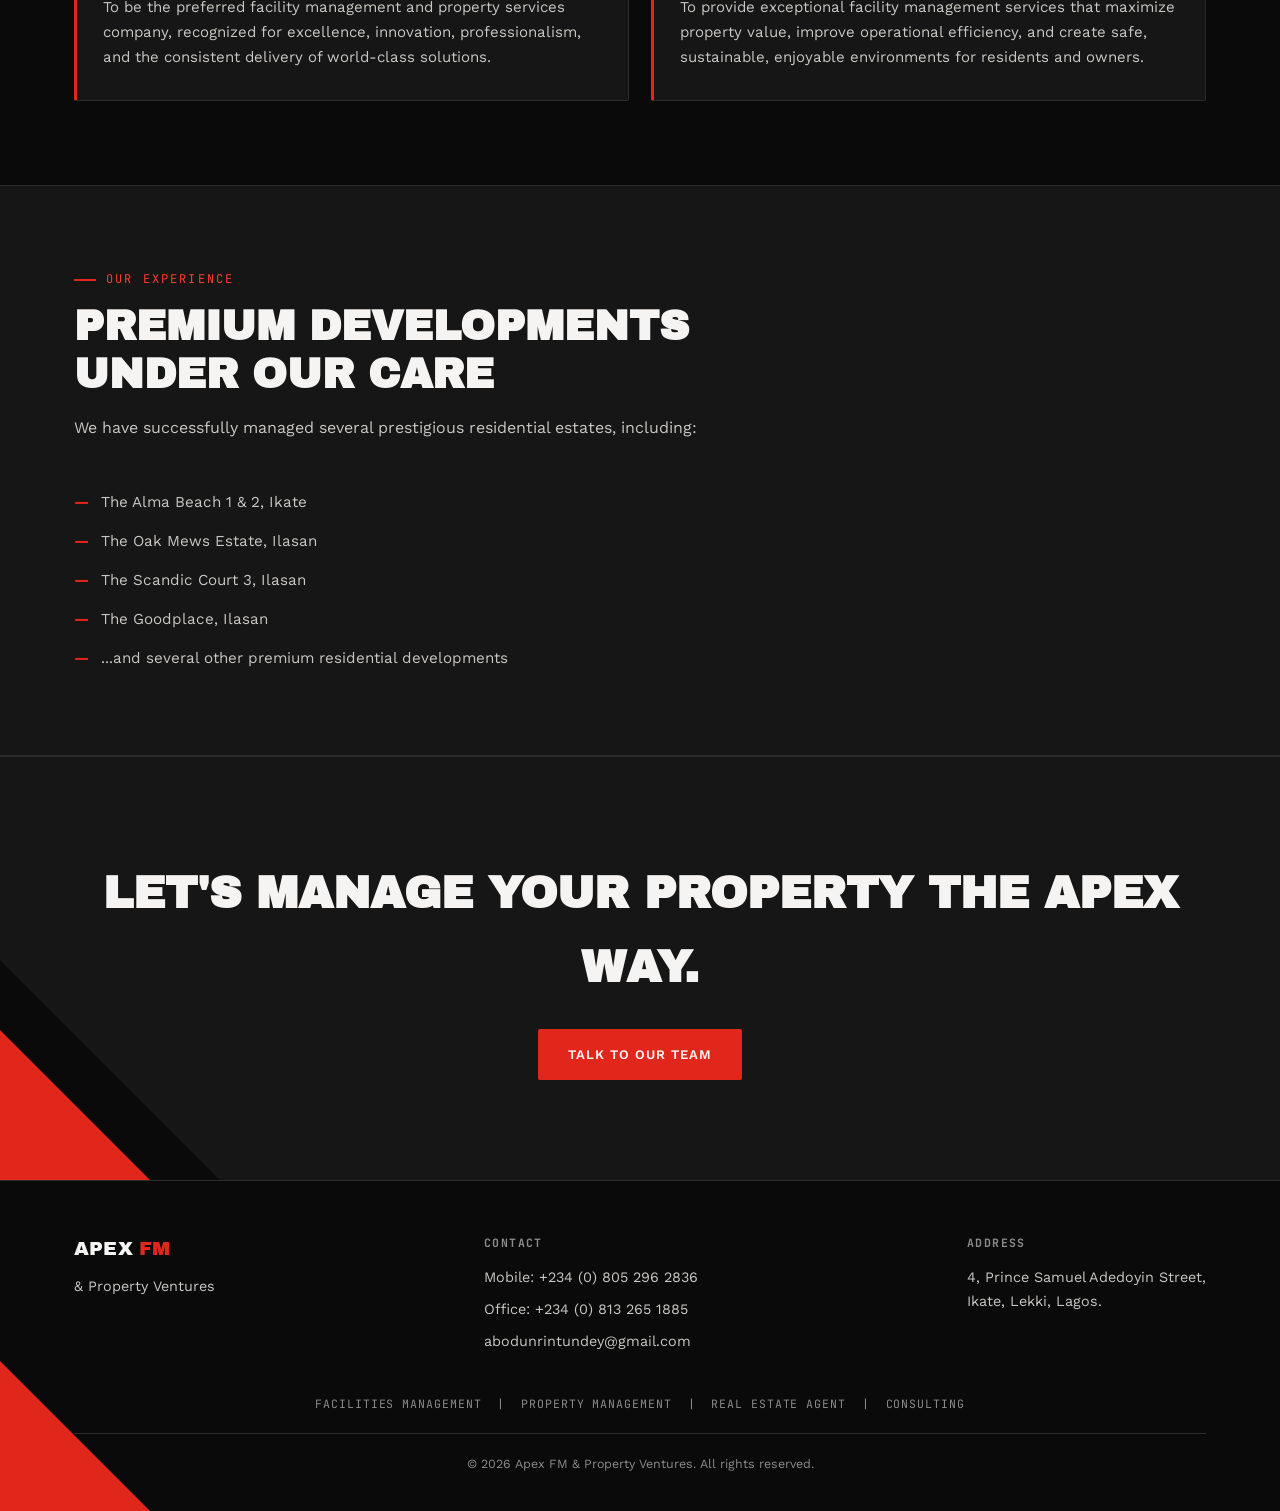
==== commit 4d462510: "Add files via upload" ====
--- a/index.html
+++ b/index.html
@@ -5,6 +5,14 @@
 <meta name="viewport" content="width=device-width, initial-scale=1.0">
 <title>Apex FM & Property Ventures — Facility & Property Management</title>
 <meta name="description" content="Apex FM & Property Ventures delivers premium facility management, property management, real estate, and consulting services across Lagos.">
+<link rel="canonical" href="https://www.apexfmventures.com/">
+<meta property="og:type" content="website">
+<meta property="og:title" content="Apex FM & Property Ventures — Facility & Property Management">
+<meta property="og:description" content="Apex FM & Property Ventures delivers premium facility management, property management, real estate, and consulting services across Lagos.">
+<meta property="og:url" content="https://www.apexfmventures.com/">
+<meta property="og:image" content="https://www.apexfmventures.com/images/oak-mews-1.jpg">
+<meta name="twitter:card" content="summary_large_image">
+<link rel="icon" type="image/svg+xml" href="favicon.svg">
 <link rel="stylesheet" href="styles.css">
 </head>
 <body>
@@ -117,6 +125,10 @@
   </div>
 </footer>
 
+<a href="https://wa.me/2348052962836?text=Hi%20Apex%20FM%2C%20I%27d%20like%20to%20find%20out%20more%20about%20your%20services." target="_blank" rel="noopener" class="whatsapp-btn" aria-label="Chat on WhatsApp">
+  <svg viewBox="0 0 24 24" fill="currentColor"><path d="M12.04 2C6.58 2 2.13 6.45 2.13 11.91c0 1.75.46 3.45 1.32 4.95L2.05 22l5.25-1.38a9.9 9.9 0 0 0 4.74 1.21h.01c5.46 0 9.91-4.45 9.91-9.91C21.96 6.45 17.5 2 12.04 2zm5.82 14.09c-.24.68-1.4 1.3-1.93 1.38-.49.08-1.11.11-1.79-.11-.41-.13-.94-.31-1.62-.6-2.85-1.23-4.71-4.1-4.85-4.29-.14-.19-1.16-1.54-1.16-2.94s.73-2.09.99-2.37c.26-.29.57-.36.76-.36.19 0 .38 0 .55.01.18.01.41-.07.64.49.24.57.81 1.97.88 2.11.07.14.12.31.02.5-.09.19-.14.31-.28.48-.14.17-.29.37-.42.5-.14.14-.28.29-.12.57.16.28.71 1.17 1.53 1.9 1.05.94 1.94 1.23 2.22 1.37.28.14.44.12.6-.07.16-.19.68-.79.86-1.06.18-.28.36-.23.6-.14.24.09 1.55.73 1.82.87.27.14.45.2.51.31.07.11.07.65-.17 1.33z"/></svg>
+  <span>Chat on WhatsApp</span>
+</a>
 <script src="script.js"></script>
 </body>
 </html>
--- a/styles.css
+++ b/styles.css
@@ -305,6 +305,13 @@
   background: linear-gradient(135deg, var(--charcoal-2), var(--black));
   position: relative;
   border-bottom: 1px solid var(--line);
+  overflow: hidden;
+}
+.property-thumb img{
+  width: 100%;
+  height: 100%;
+  object-fit: cover;
+  display: block;
 }
 .property-thumb::before{
   content:'';
@@ -475,6 +482,32 @@
   color: var(--red);
   font-weight: 700;
   flex-shrink:0;
+}
+
+/* ---------- WhatsApp floating button ---------- */
+.whatsapp-btn{
+  position: fixed;
+  bottom: 24px;
+  right: 24px;
+  z-index: 100;
+  display:flex;
+  align-items:center;
+  gap: 10px;
+  background: #25D366;
+  color: #0a0a0a;
+  font-weight: 700;
+  font-size: 0.85rem;
+  padding: 13px 20px 13px 16px;
+  border-radius: 50px;
+  box-shadow: 0 6px 20px rgba(0,0,0,0.4);
+  transition: transform .15s ease, box-shadow .2s ease;
+}
+.whatsapp-btn:hover{ transform: translateY(-2px); box-shadow: 0 8px 24px rgba(0,0,0,0.5); }
+.whatsapp-btn svg{ width: 22px; height: 22px; flex-shrink:0; }
+.whatsapp-btn span{ white-space: nowrap; }
+@media (max-width: 600px){
+  .whatsapp-btn span{ display:none; }
+  .whatsapp-btn{ padding: 14px; border-radius: 50%; }
 }
 
 /* ---------- responsive ---------- */
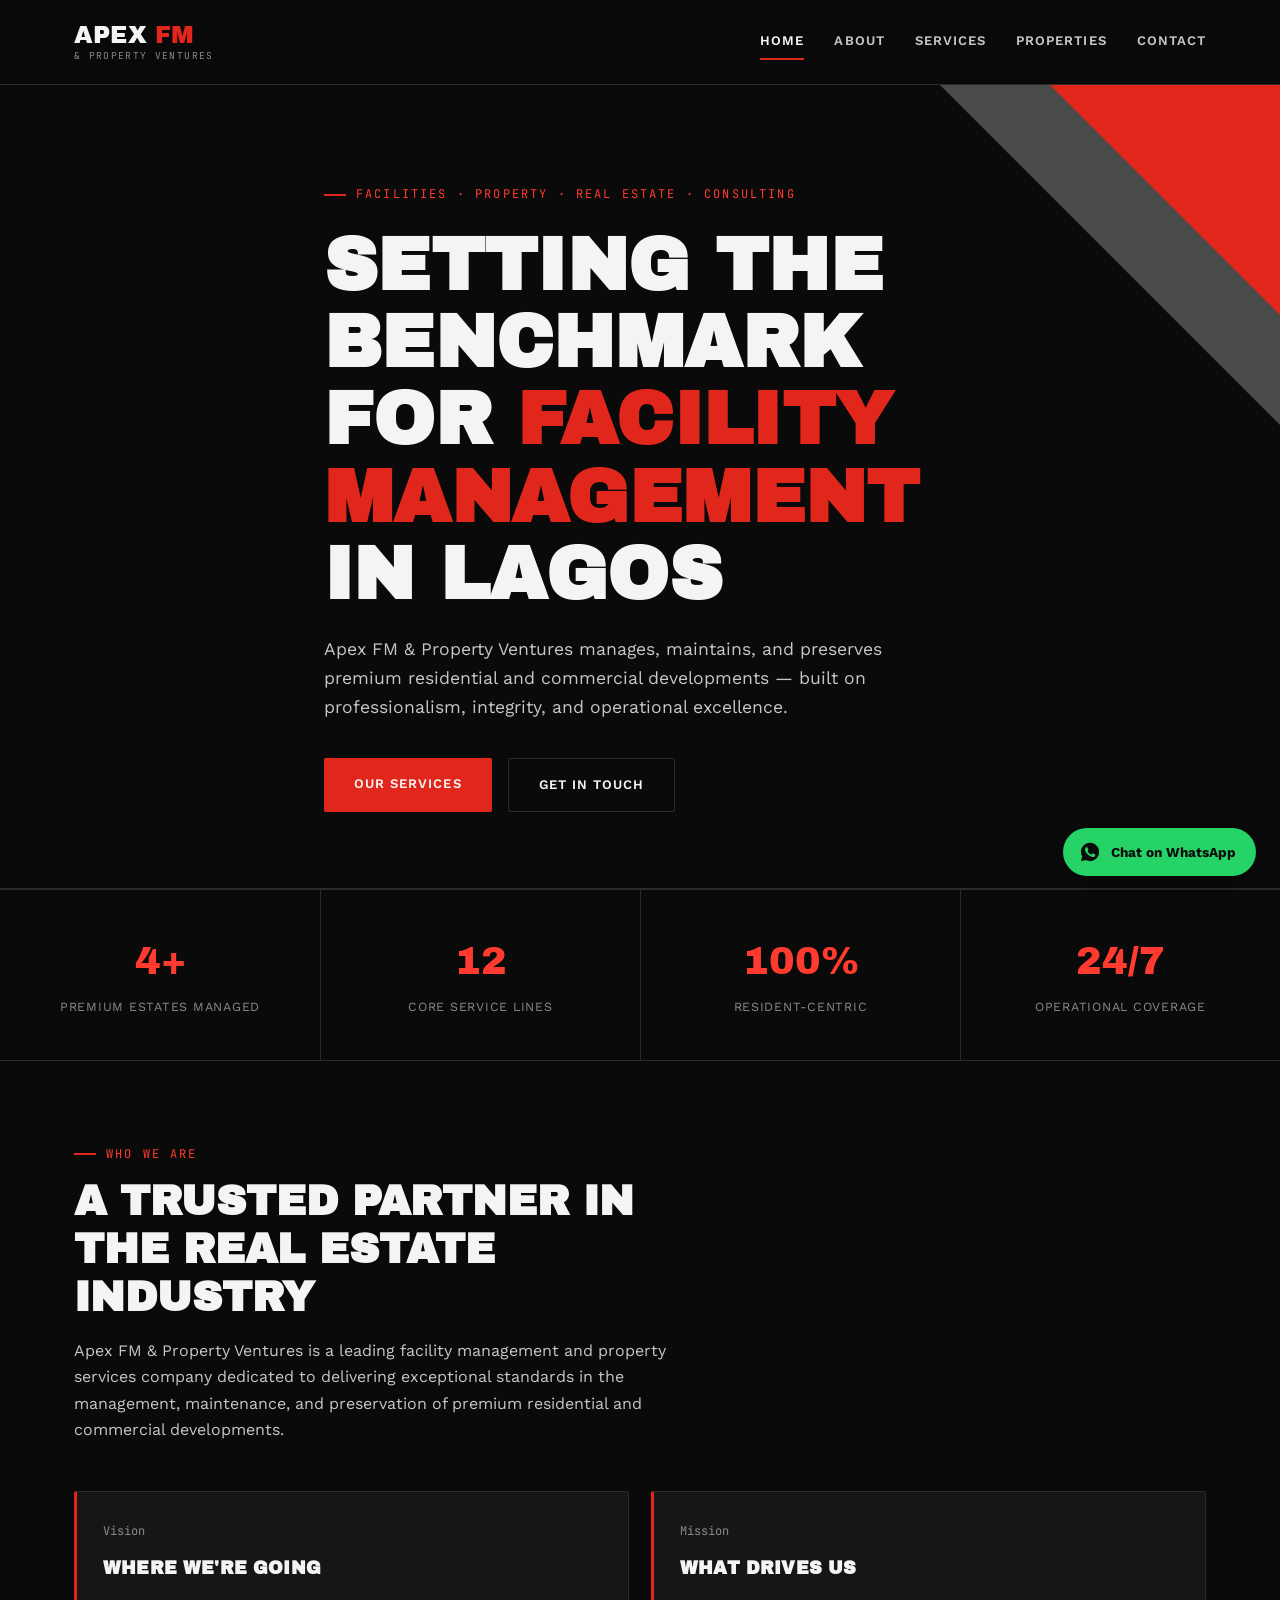
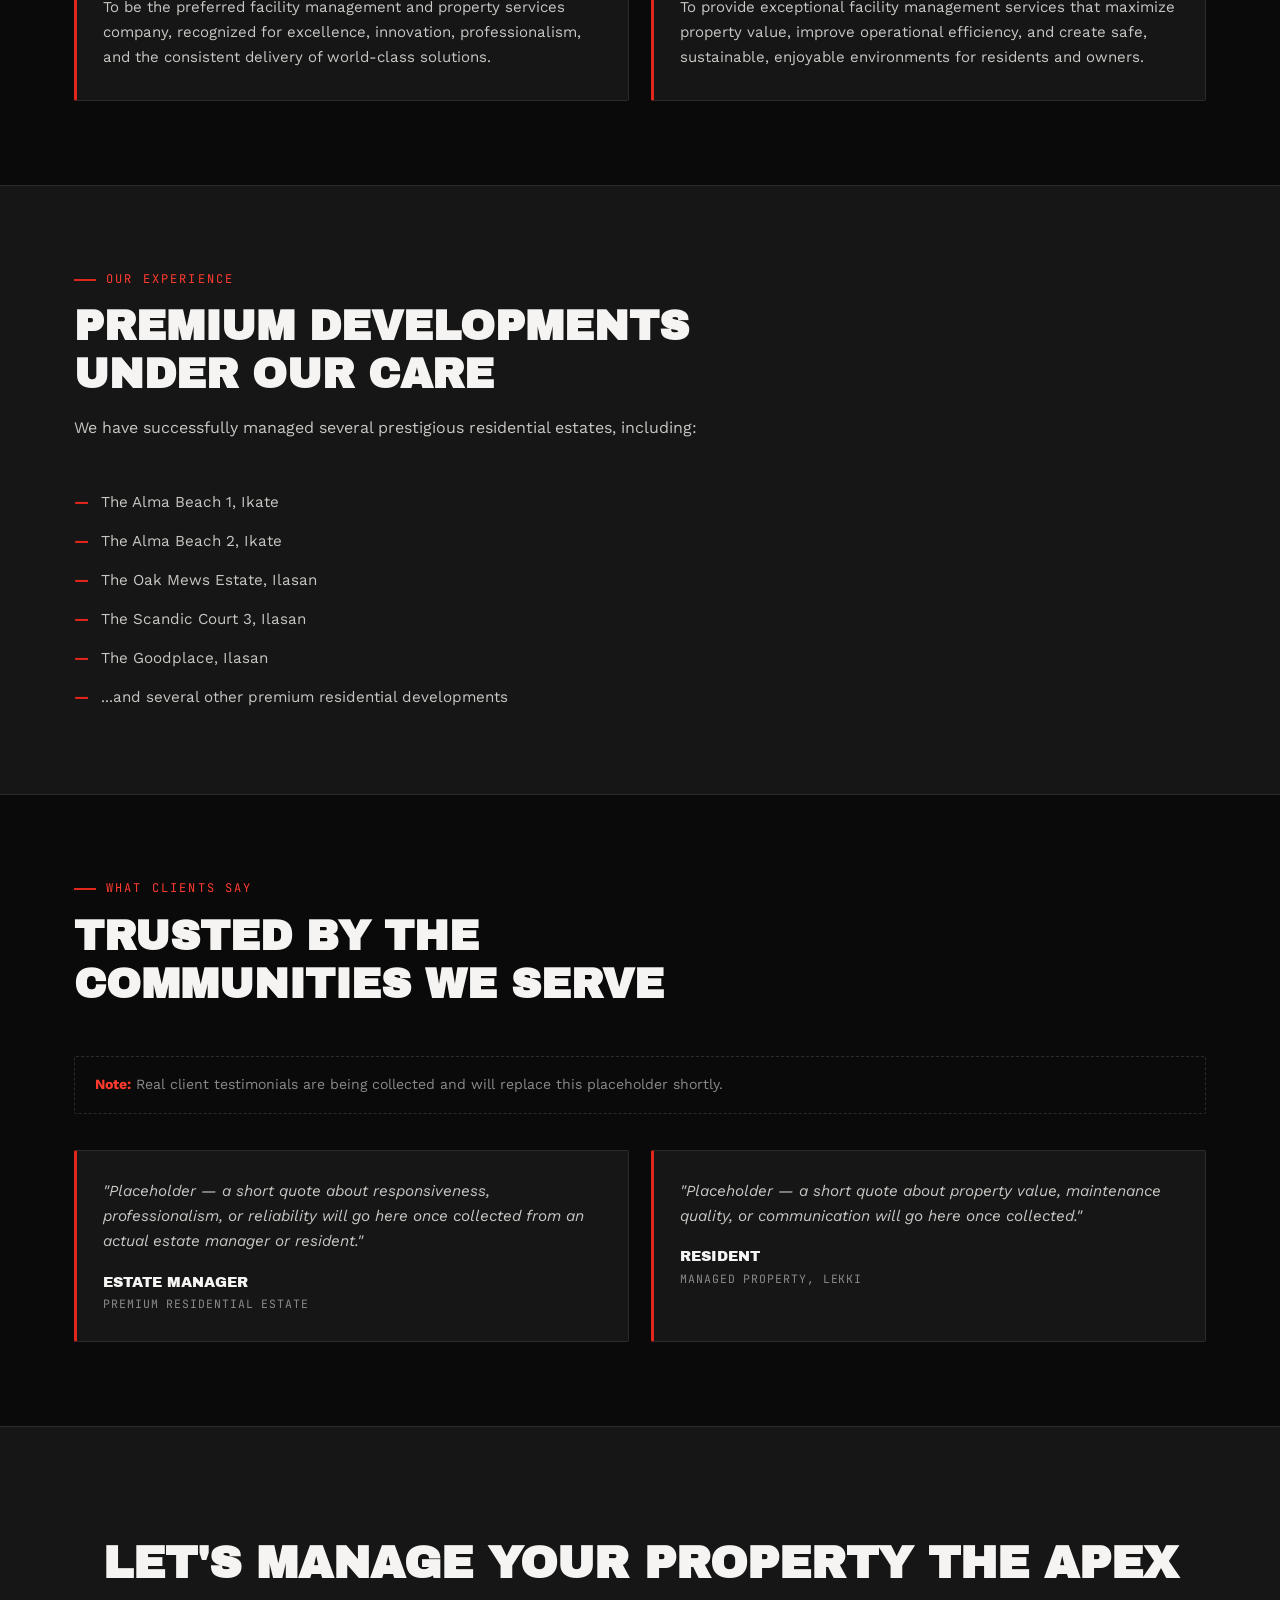
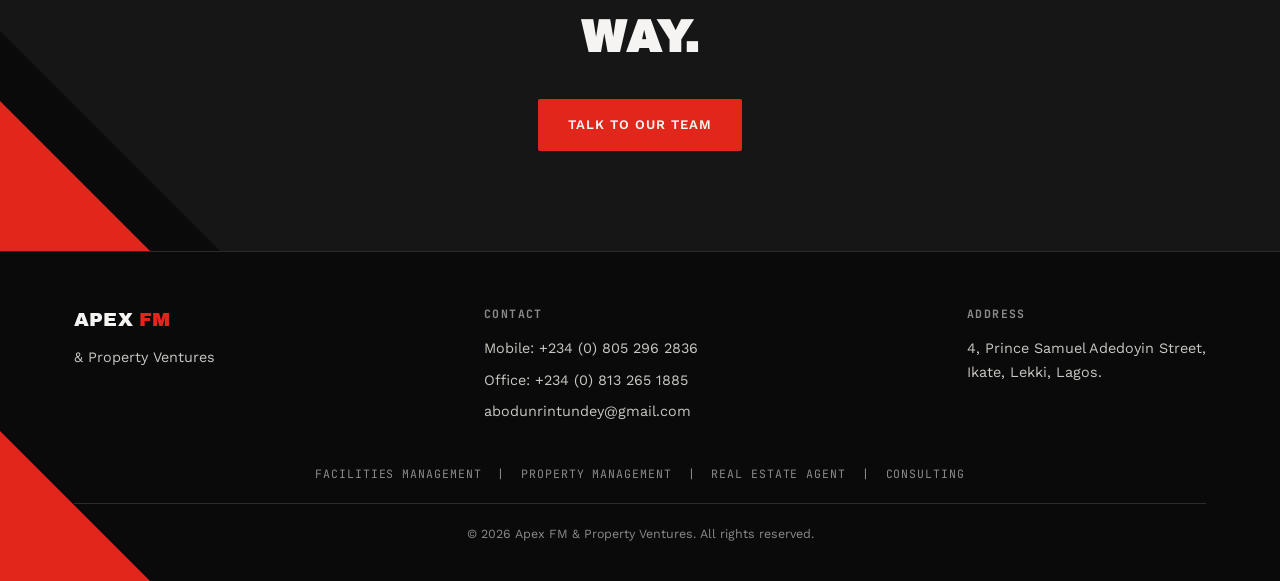
==== commit 01584c76: "Add files via upload" ====
--- a/index.html
+++ b/index.html
@@ -3,17 +3,59 @@
 <head>
 <meta charset="UTF-8">
 <meta name="viewport" content="width=device-width, initial-scale=1.0">
-<title>Apex FM & Property Ventures — Facility & Property Management</title>
+<title>Apex FM & Property Ventures — Facility & Property Management in Lagos</title>
 <meta name="description" content="Apex FM & Property Ventures delivers premium facility management, property management, real estate, and consulting services across Lagos.">
-<link rel="canonical" href="https://www.apexfmventures.com/">
+<link rel="canonical" href="https://www.apexfmpropertyventures.com/">
 <meta property="og:type" content="website">
-<meta property="og:title" content="Apex FM & Property Ventures — Facility & Property Management">
+<meta property="og:title" content="Apex FM & Property Ventures — Facility & Property Management in Lagos">
 <meta property="og:description" content="Apex FM & Property Ventures delivers premium facility management, property management, real estate, and consulting services across Lagos.">
-<meta property="og:url" content="https://www.apexfmventures.com/">
-<meta property="og:image" content="https://www.apexfmventures.com/images/oak-mews-1.jpg">
+<meta property="og:url" content="https://www.apexfmpropertyventures.com/">
+<meta property="og:image" content="https://www.apexfmpropertyventures.com/images/oak-mews-1.jpg">
 <meta name="twitter:card" content="summary_large_image">
-<link rel="icon" type="image/svg+xml" href="favicon.svg">
+<link rel="icon" type="image/svg+xml" href="/favicon.svg">
+<link rel="preconnect" href="https://fonts.googleapis.com">
+<link rel="preconnect" href="https://fonts.gstatic.com" crossorigin>
+<link rel="stylesheet" href="https://fonts.googleapis.com/css2?family=Archivo+Black&family=Work+Sans:wght@400;500;600;700&family=JetBrains+Mono:wght@400;500&display=swap">
 <link rel="stylesheet" href="styles.css">
+<script type="application/ld+json">
+{
+  "@context": "https://schema.org",
+  "@type": "HomeAndConstructionBusiness",
+  "name": "Apex FM & Property Ventures",
+  "description": "Facility management, property management, real estate agency, and consulting services for premium residential and commercial developments in Lagos, Nigeria.",
+  "url": "https://www.apexfmpropertyventures.com/",
+  "telephone": "+234-805-296-2836",
+  "email": "abodunrintundey@gmail.com",
+  "address": {
+    "@type": "PostalAddress",
+    "streetAddress": "4, Prince Samuel Adedoyin Street, Ikate",
+    "addressLocality": "Lekki",
+    "addressRegion": "Lagos",
+    "addressCountry": "NG"
+  },
+  "areaServed": {
+    "@type": "City",
+    "name": "Lagos"
+  },
+  "openingHoursSpecification": {
+    "@type": "OpeningHoursSpecification",
+    "dayOfWeek": ["Monday","Tuesday","Wednesday","Thursday","Friday"],
+    "opens": "08:00",
+    "closes": "18:00"
+  },
+  "priceRange": "$$",
+  "sameAs": []
+}
+</script>
+
+<!-- Google Analytics — replace G-XXXXXXXXXX with your real Measurement ID -->
+<script async src="https://www.googletagmanager.com/gtag/js?id=G-XXXXXXXXXX"></script>
+<script>
+  window.dataLayer = window.dataLayer || [];
+  function gtag(){dataLayer.push(arguments);}
+  gtag('js', new Date());
+  gtag('config', 'G-XXXXXXXXXX');
+</script>
 </head>
 <body>
 
@@ -84,7 +126,8 @@
       <p>We have successfully managed several prestigious residential estates, including:</p>
     </div>
     <ul class="check-list">
-      <li>The Alma Beach 1 &amp; 2, Ikate</li>
+      <li>The Alma Beach 1, Ikate</li>
+      <li>The Alma Beach 2, Ikate</li>
       <li>The Oak Mews Estate, Ilasan</li>
       <li>The Scandic Court 3, Ilasan</li>
       <li>The Goodplace, Ilasan</li>
@@ -93,6 +136,30 @@
   </div>
 </section>
 
+<section>
+  <div class="wrap">
+    <div class="section-head">
+      <div class="eyebrow">What Clients Say</div>
+      <h2>Trusted by the communities we serve</h2>
+    </div>
+    <div class="notice">
+      <strong>Note:</strong> Real client testimonials are being collected and will replace this placeholder shortly.
+    </div>
+    <div class="grid grid-2">
+      <div class="testimonial-card">
+        <p>"Placeholder — a short quote about responsiveness, professionalism, or reliability will go here once collected from an actual estate manager or resident."</p>
+        <div class="testimonial-name">Estate Manager</div>
+        <div class="testimonial-role">Premium Residential Estate</div>
+      </div>
+      <div class="testimonial-card">
+        <p>"Placeholder — a short quote about property value, maintenance quality, or communication will go here once collected."</p>
+        <div class="testimonial-name">Resident</div>
+        <div class="testimonial-role">Managed Property, Lekki</div>
+      </div>
+    </div>
+  </div>
+</section>
+
 <section class="cta-band">
   <div class="corner-motif-foot"></div>
   <div class="wrap">
@@ -129,6 +196,6 @@
   <svg viewBox="0 0 24 24" fill="currentColor"><path d="M12.04 2C6.58 2 2.13 6.45 2.13 11.91c0 1.75.46 3.45 1.32 4.95L2.05 22l5.25-1.38a9.9 9.9 0 0 0 4.74 1.21h.01c5.46 0 9.91-4.45 9.91-9.91C21.96 6.45 17.5 2 12.04 2zm5.82 14.09c-.24.68-1.4 1.3-1.93 1.38-.49.08-1.11.11-1.79-.11-.41-.13-.94-.31-1.62-.6-2.85-1.23-4.71-4.1-4.85-4.29-.14-.19-1.16-1.54-1.16-2.94s.73-2.09.99-2.37c.26-.29.57-.36.76-.36.19 0 .38 0 .55.01.18.01.41-.07.64.49.24.57.81 1.97.88 2.11.07.14.12.31.02.5-.09.19-.14.31-.28.48-.14.17-.29.37-.42.5-.14.14-.28.29-.12.57.16.28.71 1.17 1.53 1.9 1.05.94 1.94 1.23 2.22 1.37.28.14.44.12.6-.07.16-.19.68-.79.86-1.06.18-.28.36-.23.6-.14.24.09 1.55.73 1.82.87.27.14.45.2.51.31.07.11.07.65-.17 1.33z"/></svg>
   <span>Chat on WhatsApp</span>
 </a>
-<script src="script.js"></script>
+<script src="script.js" defer></script>
 </body>
 </html>
--- a/styles.css
+++ b/styles.css
@@ -4,7 +4,6 @@
    triangle motif echoes the logo's angular mark.
    ============================================================ */
 
-@import url('https://fonts.googleapis.com/css2?family=Archivo+Black&family=Work+Sans:wght@400;500;600;700&family=JetBrains+Mono:wght@400;500&display=swap');
 
 :root{
   --black: #0a0a0a;
@@ -302,10 +301,26 @@
 }
 .property-thumb{
   height: 190px;
-  background: linear-gradient(135deg, var(--charcoal-2), var(--black));
+  background:
+    repeating-linear-gradient(135deg, rgba(225,38,28,0.06) 0 2px, transparent 2px 14px),
+    linear-gradient(135deg, var(--charcoal-2), var(--black));
   position: relative;
   border-bottom: 1px solid var(--line);
   overflow: hidden;
+  display:flex;
+  align-items:center;
+  justify-content:center;
+}
+.property-thumb[data-tag]::before{
+  content: 'Photo coming soon';
+  font-family: var(--mono);
+  font-size: 0.68rem;
+  letter-spacing: 0.08em;
+  text-transform: uppercase;
+  color: var(--grey);
+  border: 1px dashed var(--line);
+  padding: 6px 14px;
+  border-radius: 20px;
 }
 .property-thumb img{
   width: 100%;
@@ -321,16 +336,6 @@
   border-width: 0 90px 90px 0;
   border-color: transparent var(--red) transparent transparent;
   opacity: 0.85;
-}
-.property-thumb::after{
-  content: attr(data-tag);
-  position: absolute;
-  bottom: 14px; left: 18px;
-  font-family: var(--mono);
-  font-size: 0.68rem;
-  letter-spacing: 0.1em;
-  text-transform: uppercase;
-  color: var(--grey);
 }
 .property-body{ padding: 20px 22px; }
 .property-body h3{
@@ -509,6 +514,110 @@
   .whatsapp-btn span{ display:none; }
   .whatsapp-btn{ padding: 14px; border-radius: 50%; }
 }
+
+/* ---------- scroll reveal ---------- */
+.reveal{
+  opacity: 0;
+  transform: translateY(16px);
+  transition: opacity .6s ease, transform .6s ease;
+}
+.reveal.is-visible{
+  opacity: 1;
+  transform: translateY(0);
+}
+@media (prefers-reduced-motion: reduce){
+  .reveal{ opacity:1; transform:none; transition:none; }
+}
+
+/* ---------- FAQ accordion ---------- */
+.faq-list{ display:grid; gap: 14px; max-width: 760px; }
+.faq-item{
+  background: var(--charcoal);
+  border: 1px solid var(--line);
+  border-radius: 2px;
+  overflow: hidden;
+}
+.faq-item summary{
+  padding: 20px 24px;
+  cursor: pointer;
+  font-family: var(--display);
+  text-transform: uppercase;
+  font-size: 0.98rem;
+  letter-spacing: 0.01em;
+  list-style: none;
+  display:flex;
+  align-items:center;
+  justify-content: space-between;
+  gap: 16px;
+}
+.faq-item summary::-webkit-details-marker{ display:none; }
+.faq-item summary::after{
+  content:'+';
+  color: var(--red);
+  font-family: var(--body);
+  font-size: 1.4rem;
+  flex-shrink:0;
+  transition: transform .2s ease;
+}
+.faq-item[open] summary::after{ transform: rotate(45deg); }
+.faq-item .faq-answer{
+  padding: 0 24px 20px;
+  color: var(--white-dim);
+  font-size: 0.94rem;
+}
+
+/* ---------- testimonials ---------- */
+.testimonial-card{
+  background: var(--charcoal);
+  border: 1px solid var(--line);
+  border-left: 3px solid var(--red);
+  padding: 28px 26px;
+  border-radius: 2px;
+}
+.testimonial-card p{
+  color: var(--white-dim);
+  font-style: italic;
+  margin: 0 0 16px;
+  font-size: 0.96rem;
+}
+.testimonial-name{
+  font-family: var(--display);
+  text-transform: uppercase;
+  font-size: 0.9rem;
+  color: var(--white);
+}
+.testimonial-role{
+  font-family: var(--mono);
+  font-size: 0.72rem;
+  letter-spacing: 0.08em;
+  text-transform: uppercase;
+  color: var(--grey);
+}
+
+/* ---------- 404 page ---------- */
+.error-page{
+  min-height: 60vh;
+  display:flex;
+  flex-direction: column;
+  align-items:center;
+  justify-content:center;
+  text-align:center;
+  padding: 80px 24px;
+}
+.error-page .error-code{
+  font-family: var(--display);
+  font-size: clamp(4rem, 14vw, 9rem);
+  color: var(--red);
+  line-height: 1;
+  margin-bottom: 12px;
+}
+.error-page h1{
+  font-family: var(--display);
+  text-transform: uppercase;
+  font-size: 1.6rem;
+  margin: 0 0 16px;
+}
+.error-page p{ color: var(--white-dim); margin-bottom: 32px; max-width: 480px; }
 
 /* ---------- responsive ---------- */
 @media (max-width: 860px){
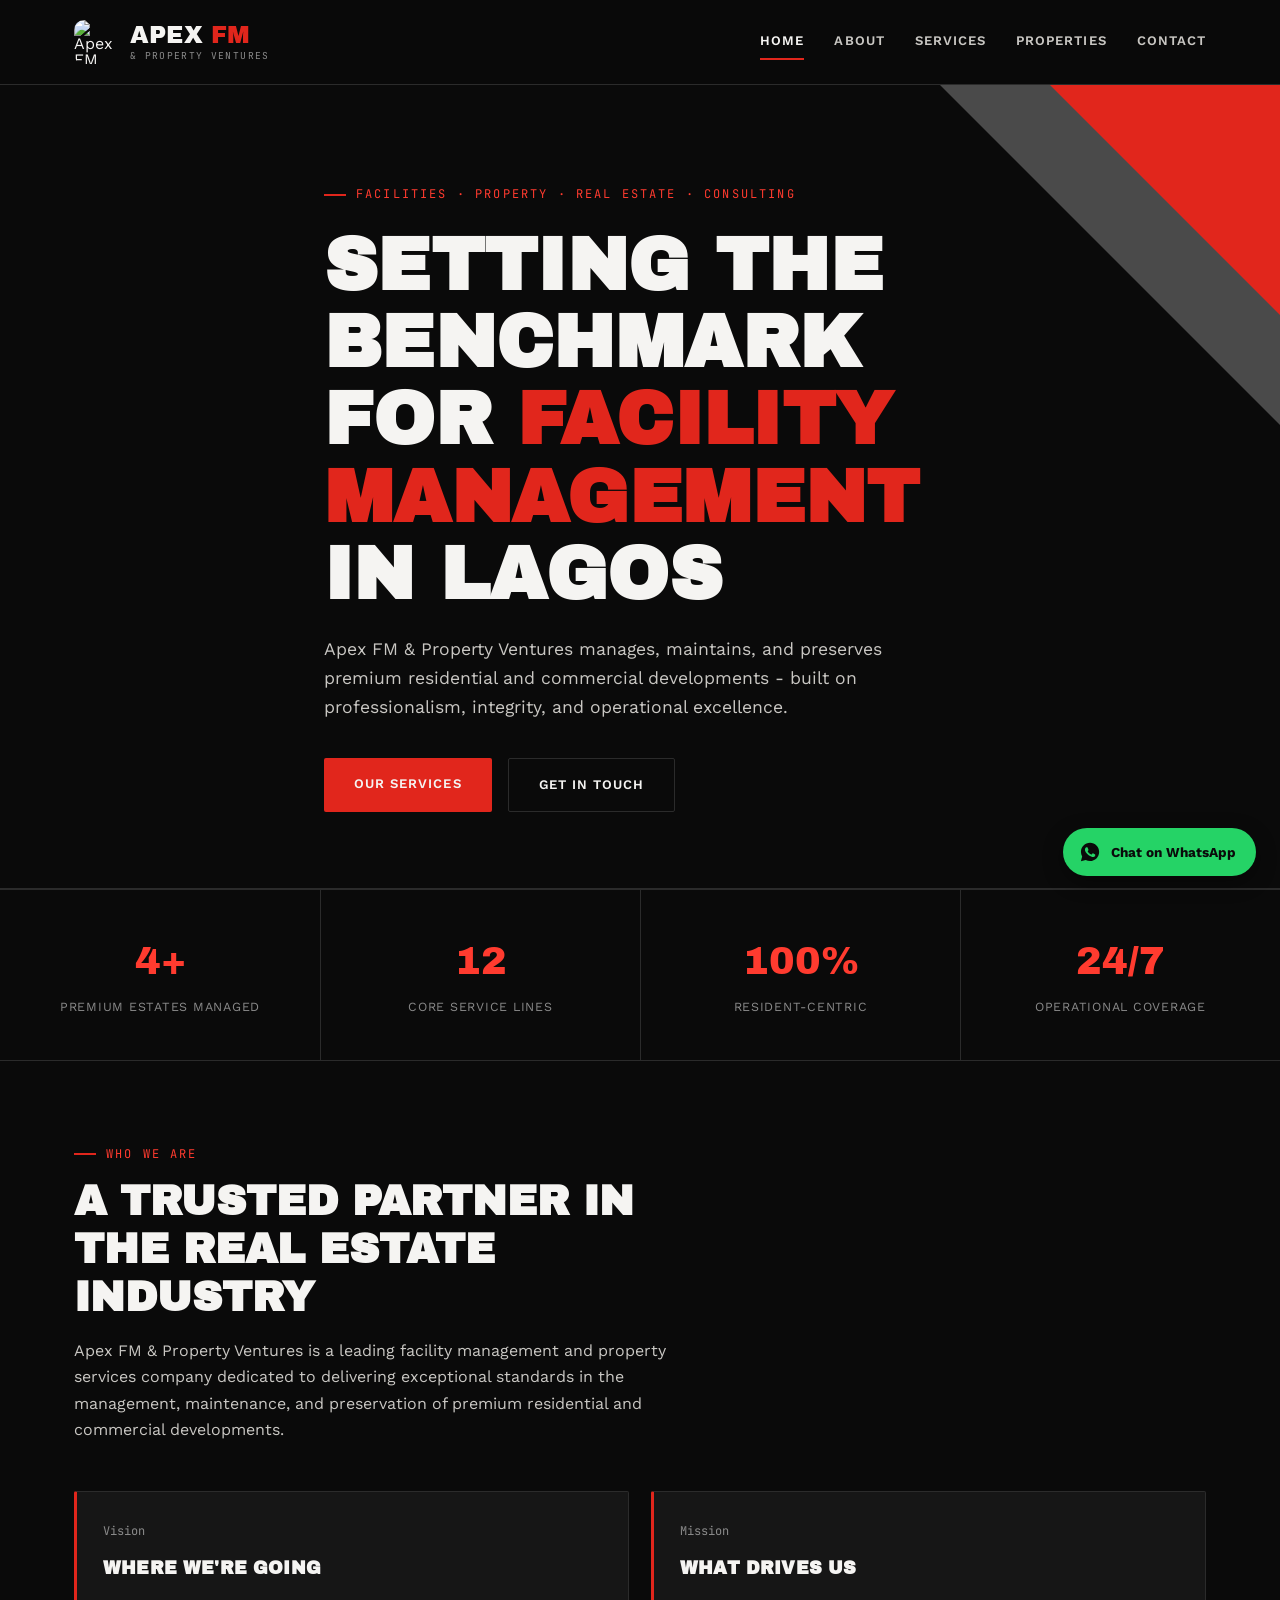
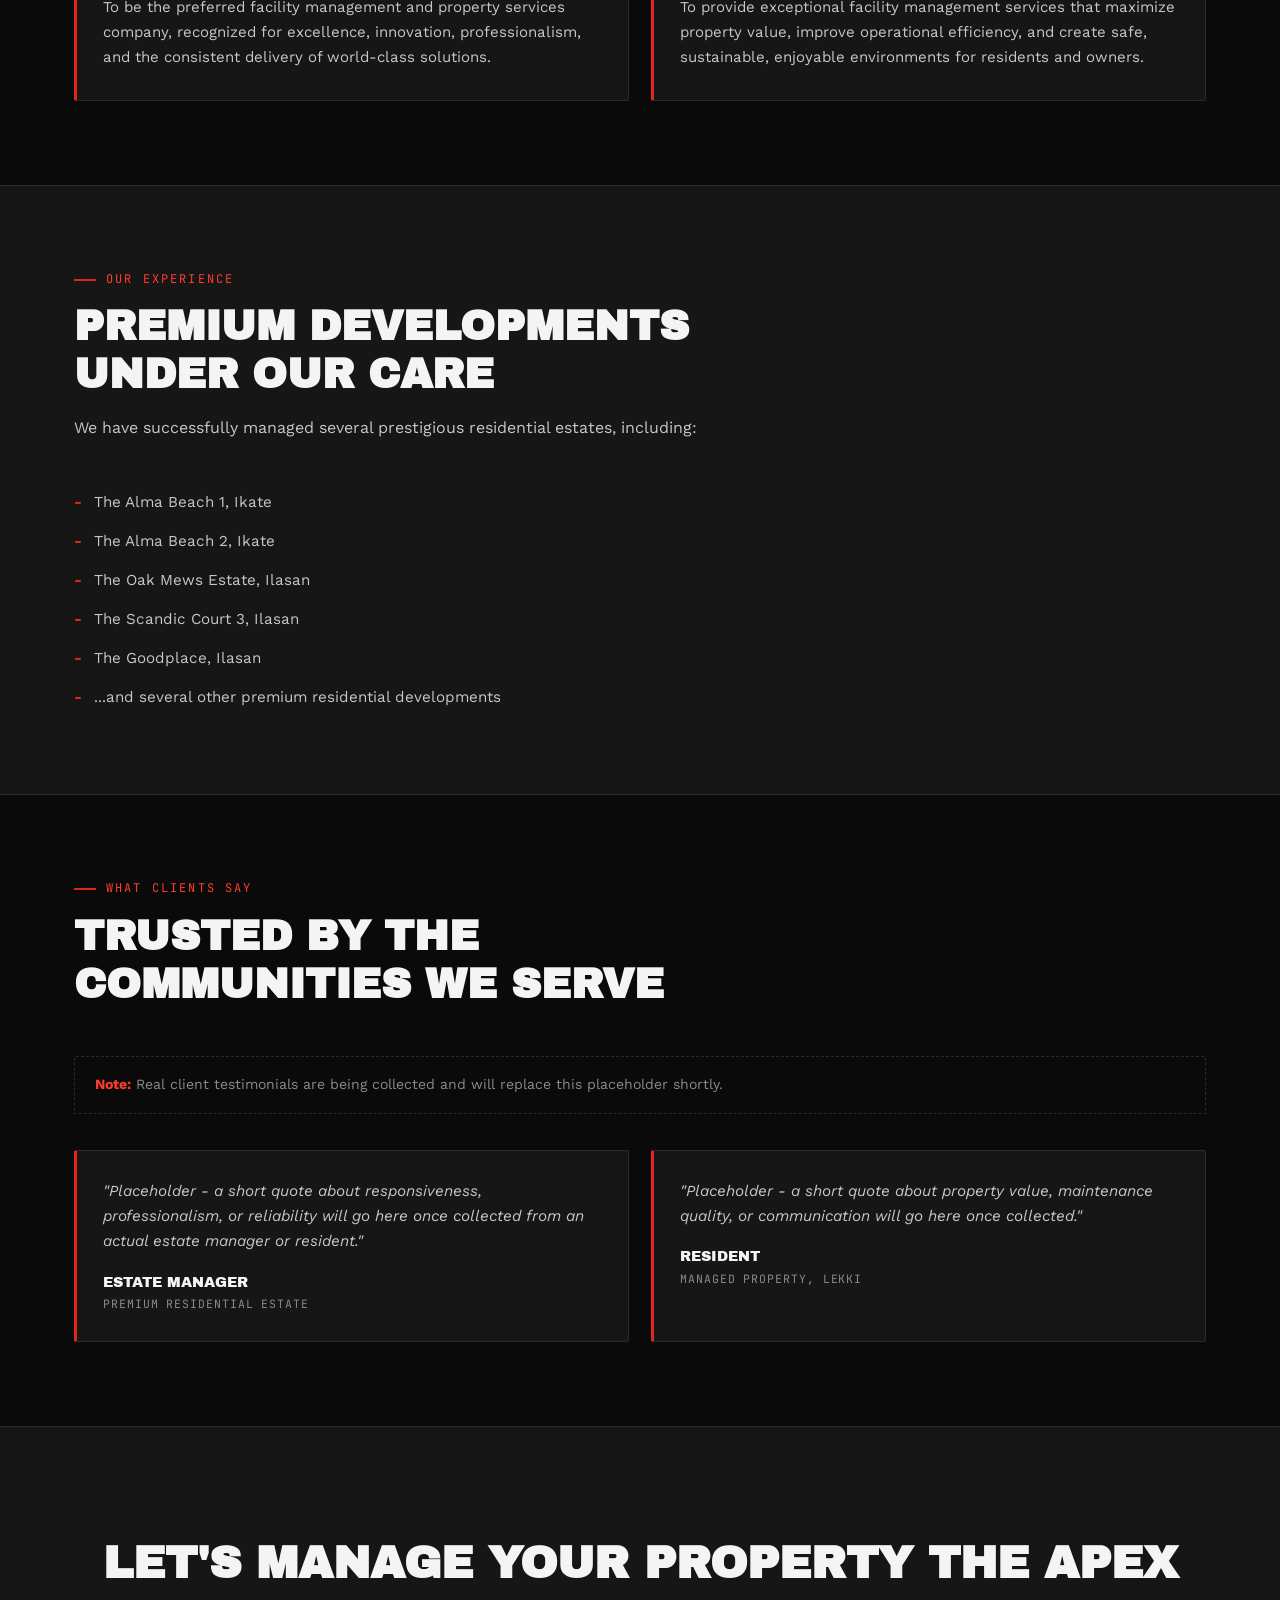
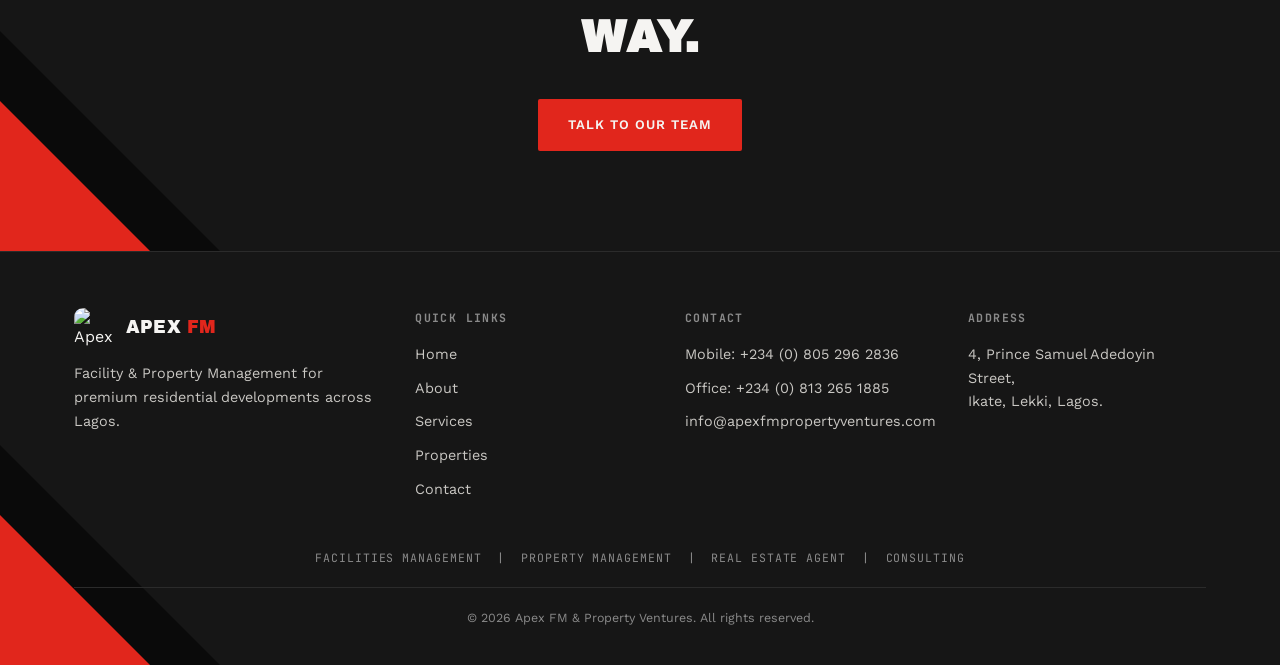
==== commit ee023f19: "Add files via upload" ====
--- a/index.html
+++ b/index.html
@@ -3,16 +3,16 @@
 <head>
 <meta charset="UTF-8">
 <meta name="viewport" content="width=device-width, initial-scale=1.0">
-<title>Apex FM & Property Ventures — Facility & Property Management in Lagos</title>
+<title>Apex FM & Property Ventures - Facility & Property Management in Lagos</title>
 <meta name="description" content="Apex FM & Property Ventures delivers premium facility management, property management, real estate, and consulting services across Lagos.">
 <link rel="canonical" href="https://www.apexfmpropertyventures.com/">
 <meta property="og:type" content="website">
-<meta property="og:title" content="Apex FM & Property Ventures — Facility & Property Management in Lagos">
+<meta property="og:title" content="Apex FM & Property Ventures - Facility & Property Management in Lagos">
 <meta property="og:description" content="Apex FM & Property Ventures delivers premium facility management, property management, real estate, and consulting services across Lagos.">
 <meta property="og:url" content="https://www.apexfmpropertyventures.com/">
 <meta property="og:image" content="https://www.apexfmpropertyventures.com/images/oak-mews-1.jpg">
 <meta name="twitter:card" content="summary_large_image">
-<link rel="icon" type="image/svg+xml" href="/favicon.svg">
+<link rel="icon" type="image/svg+xml" href="favicon.svg">
 <link rel="preconnect" href="https://fonts.googleapis.com">
 <link rel="preconnect" href="https://fonts.gstatic.com" crossorigin>
 <link rel="stylesheet" href="https://fonts.googleapis.com/css2?family=Archivo+Black&family=Work+Sans:wght@400;500;600;700&family=JetBrains+Mono:wght@400;500&display=swap">
@@ -25,7 +25,7 @@
   "description": "Facility management, property management, real estate agency, and consulting services for premium residential and commercial developments in Lagos, Nigeria.",
   "url": "https://www.apexfmpropertyventures.com/",
   "telephone": "+234-805-296-2836",
-  "email": "abodunrintundey@gmail.com",
+  "email": "info@apexfmpropertyventures.com",
   "address": {
     "@type": "PostalAddress",
     "streetAddress": "4, Prince Samuel Adedoyin Street, Ikate",
@@ -48,7 +48,7 @@
 }
 </script>
 
-<!-- Google Analytics — replace G-XXXXXXXXXX with your real Measurement ID -->
+<!-- Google Analytics - replace G-XXXXXXXXXX with your real Measurement ID -->
 <script async src="https://www.googletagmanager.com/gtag/js?id=G-XXXXXXXXXX"></script>
 <script>
   window.dataLayer = window.dataLayer || [];
@@ -62,8 +62,11 @@
 <header class="site-header">
   <div class="wrap header-inner">
     <a class="brand" href="index.html">
-      <span class="brand-main">APEX <span>FM</span></span>
-      <span class="brand-sub">& Property Ventures</span>
+      <img src="images/logo-icon.png" alt="Apex FM logo" class="brand-logo">
+      <span class="brand-text">
+        <span class="brand-main">APEX <span>FM</span></span>
+        <span class="brand-sub">& Property Ventures</span>
+      </span>
     </a>
     <nav class="site-nav">
       <a href="index.html" class="active">Home</a>
@@ -81,7 +84,7 @@
   <div class="wrap hero-content">
     <div class="eyebrow">Facilities · Property · Real Estate · Consulting</div>
     <h1>Setting the benchmark for <em>facility management</em> in Lagos</h1>
-    <p class="lede">Apex FM & Property Ventures manages, maintains, and preserves premium residential and commercial developments — built on professionalism, integrity, and operational excellence.</p>
+    <p class="lede">Apex FM & Property Ventures manages, maintains, and preserves premium residential and commercial developments - built on professionalism, integrity, and operational excellence.</p>
     <div class="hero-actions">
       <a href="services.html" class="btn btn-primary">Our Services</a>
       <a href="contact.html" class="btn btn-ghost">Get in Touch</a>
@@ -147,12 +150,12 @@
     </div>
     <div class="grid grid-2">
       <div class="testimonial-card">
-        <p>"Placeholder — a short quote about responsiveness, professionalism, or reliability will go here once collected from an actual estate manager or resident."</p>
+        <p>"Placeholder - a short quote about responsiveness, professionalism, or reliability will go here once collected from an actual estate manager or resident."</p>
         <div class="testimonial-name">Estate Manager</div>
         <div class="testimonial-role">Premium Residential Estate</div>
       </div>
       <div class="testimonial-card">
-        <p>"Placeholder — a short quote about property value, maintenance quality, or communication will go here once collected."</p>
+        <p>"Placeholder - a short quote about property value, maintenance quality, or communication will go here once collected."</p>
         <div class="testimonial-name">Resident</div>
         <div class="testimonial-role">Managed Property, Lekki</div>
       </div>
@@ -173,14 +176,25 @@
   <div class="wrap">
     <div class="footer-inner">
       <div class="footer-col">
-        <span class="brand-main" style="font-size:1.2rem;">APEX <span style="color:var(--red)">FM</span></span>
-        <p class="muted" style="margin-top:10px;">& Property Ventures</p>
+        <div class="footer-brand">
+          <img src="images/logo-icon.png" alt="Apex FM logo">
+          <span class="brand-main" style="font-size:1.1rem;">APEX <span style="color:var(--red)">FM</span></span>
+        </div>
+        <p class="muted">Facility &amp; Property Management for premium residential developments across Lagos.</p>
+      </div>
+      <div class="footer-col">
+        <h4>Quick Links</h4>
+        <a href="index.html">Home</a>
+        <a href="about.html">About</a>
+        <a href="services.html">Services</a>
+        <a href="properties.html">Properties</a>
+        <a href="contact.html">Contact</a>
       </div>
       <div class="footer-col">
         <h4>Contact</h4>
         <a href="tel:+2348052962836">Mobile: +234 (0) 805 296 2836</a>
         <a href="tel:+2348132651885">Office: +234 (0) 813 265 1885</a>
-        <a href="mailto:abodunrintundey@gmail.com">abodunrintundey@gmail.com</a>
+        <a href="mailto:info@apexfmpropertyventures.com">info@apexfmpropertyventures.com</a>
       </div>
       <div class="footer-col">
         <h4>Address</h4>
--- a/styles.css
+++ b/styles.css
@@ -1,6 +1,6 @@
 /* ============================================================
    APEX FM & PROPERTY VENTURES
-   Bold red/black theme matching the company logo — diagonal
+   Bold red/black theme matching the company logo - diagonal
    triangle motif echoes the logo's angular mark.
    ============================================================ */
 
@@ -112,8 +112,20 @@
 }
 .brand{
   display:flex;
+  flex-direction: row;
+  align-items: center;
+  gap: 12px;
+  line-height: 1;
+}
+.brand-logo{
+  height: 44px;
+  width: 44px;
+  border-radius: 10px;
+  flex-shrink: 0;
+}
+.brand-text{
+  display:flex;
   flex-direction: column;
-  line-height: 1;
 }
 .brand-main{
   font-family: var(--display);
@@ -311,7 +323,7 @@
   align-items:center;
   justify-content:center;
 }
-.property-thumb[data-tag]::before{
+.property-thumb[data-tag]::after{
   content: 'Photo coming soon';
   font-family: var(--mono);
   font-size: 0.68rem;
@@ -321,6 +333,8 @@
   border: 1px dashed var(--line);
   padding: 6px 14px;
   border-radius: 20px;
+  position: relative;
+  z-index: 1;
 }
 .property-thumb img{
   width: 100%;
@@ -336,6 +350,7 @@
   border-width: 0 90px 90px 0;
   border-color: transparent var(--red) transparent transparent;
   opacity: 0.85;
+  z-index: 0;
 }
 .property-body{ padding: 20px 22px; }
 .property-body h3{
@@ -409,17 +424,27 @@
 .site-footer{
   position: relative;
   border-top: 1px solid var(--line);
-  padding: 52px 0 24px;
+  padding: 56px 0 24px;
   overflow: hidden;
+  background: var(--charcoal);
 }
 .footer-inner{
   position: relative; z-index: 1;
-  display:flex;
-  justify-content: space-between;
-  align-items: flex-start;
-  flex-wrap: wrap;
-  gap: 28px;
-  margin-bottom: 32px;
+  display: grid;
+  grid-template-columns: 1.3fr 1fr 1fr 1fr;
+  gap: 32px;
+  margin-bottom: 36px;
+}
+.footer-brand{
+  display:flex;
+  align-items:center;
+  gap: 12px;
+  margin-bottom: 14px;
+}
+.footer-brand img{
+  height: 40px;
+  width: 40px;
+  border-radius: 9px;
 }
 .footer-col h4{
   font-family: var(--mono);
@@ -427,13 +452,13 @@
   letter-spacing: 0.12em;
   text-transform: uppercase;
   color: var(--grey);
-  margin: 0 0 14px;
+  margin: 0 0 16px;
 }
 .footer-col p, .footer-col a{
   display:block;
   color: var(--white-dim);
   font-size: 0.9rem;
-  margin-bottom: 8px;
+  margin-bottom: 10px;
 }
 .footer-col a:hover{ color: var(--red-bright); }
 .footer-tagline{
@@ -483,7 +508,7 @@
 .check-list{ list-style:none; padding:0; margin:0; display:grid; gap: 14px; }
 .check-list li{ display:flex; gap: 12px; color: var(--white-dim); font-size: 0.95rem; }
 .check-list li::before{
-  content:'—';
+  content:'-';
   color: var(--red);
   font-weight: 700;
   flex-shrink:0;
@@ -623,6 +648,18 @@
 @media (max-width: 860px){
   .site-nav{ display:none; }
   .nav-toggle{ display:block; }
+  .site-nav.nav-open{
+    display: flex;
+    flex-direction: column;
+    position: absolute;
+    top: 84px;
+    left: 0;
+    right: 0;
+    background: var(--black);
+    padding: 16px 24px;
+    border-bottom: 1px solid var(--line);
+    gap: 18px;
+  }
   .stats{ grid-template-columns: repeat(2,1fr); }
   .stat:nth-child(3){ border-left:none; }
   .grid{ grid-template-columns: 1fr; }
@@ -632,6 +669,11 @@
   .corner-motif{ width: 160px; }
   .corner-motif::before{ border-width: 0 160px 160px 0; }
   .corner-motif::after{ border-width: 0 100px 100px 0; }
+  .footer-inner{ grid-template-columns: 1fr 1fr; }
+}
+
+@media (max-width: 480px){
+  .footer-inner{ grid-template-columns: 1fr; }
 }
 
 @media (prefers-reduced-motion: reduce){
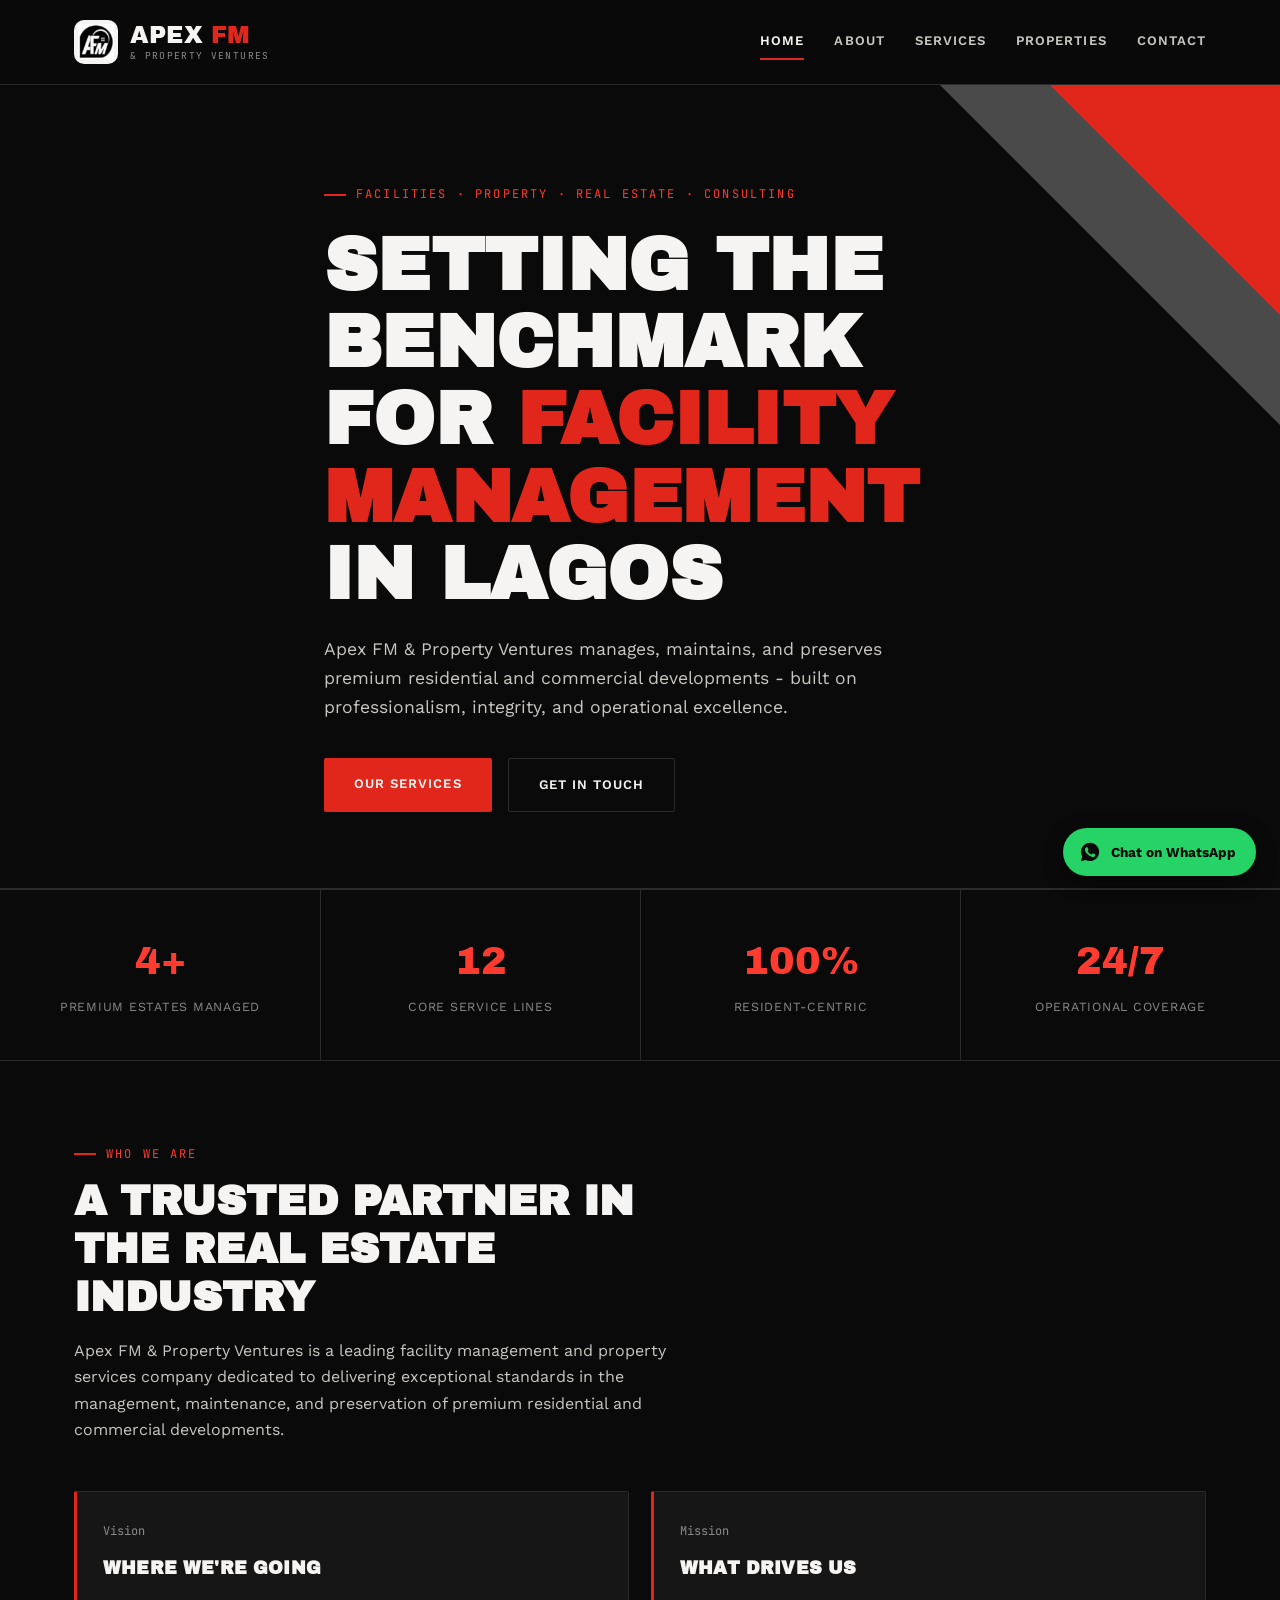
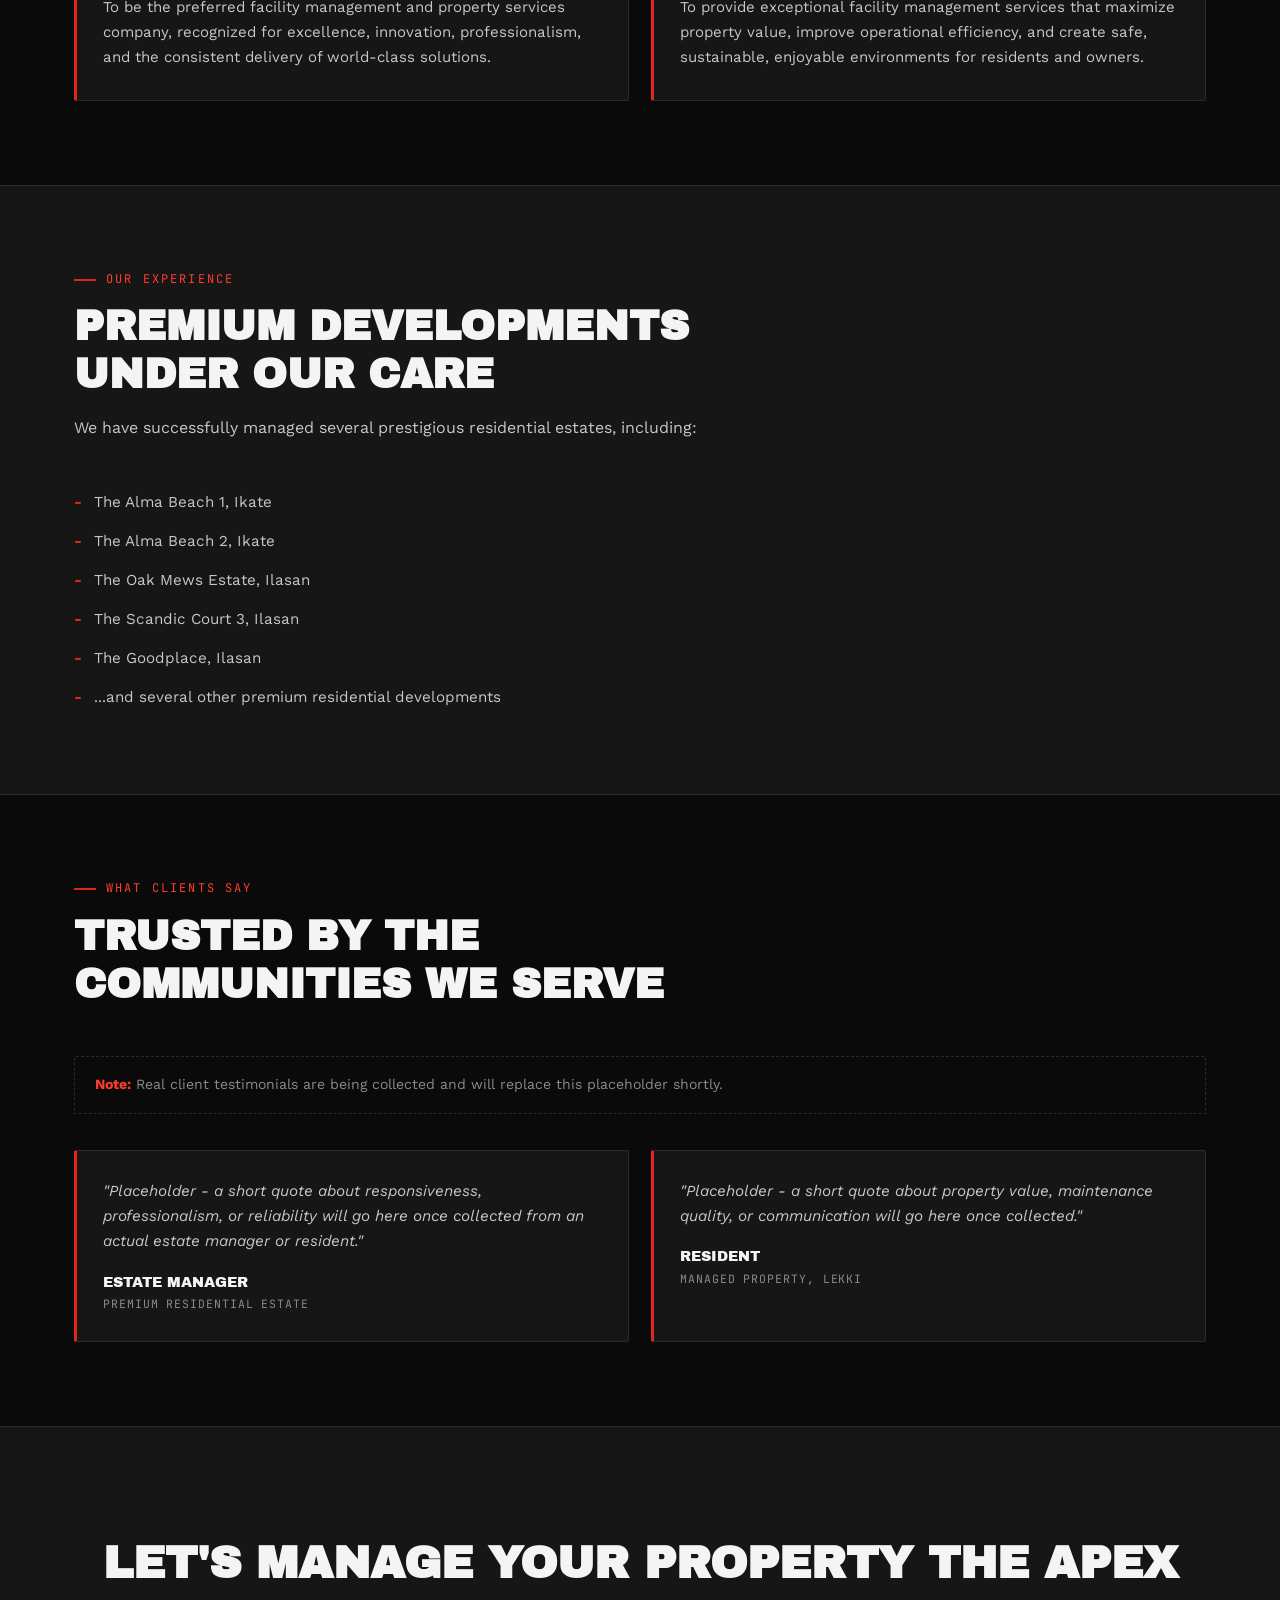
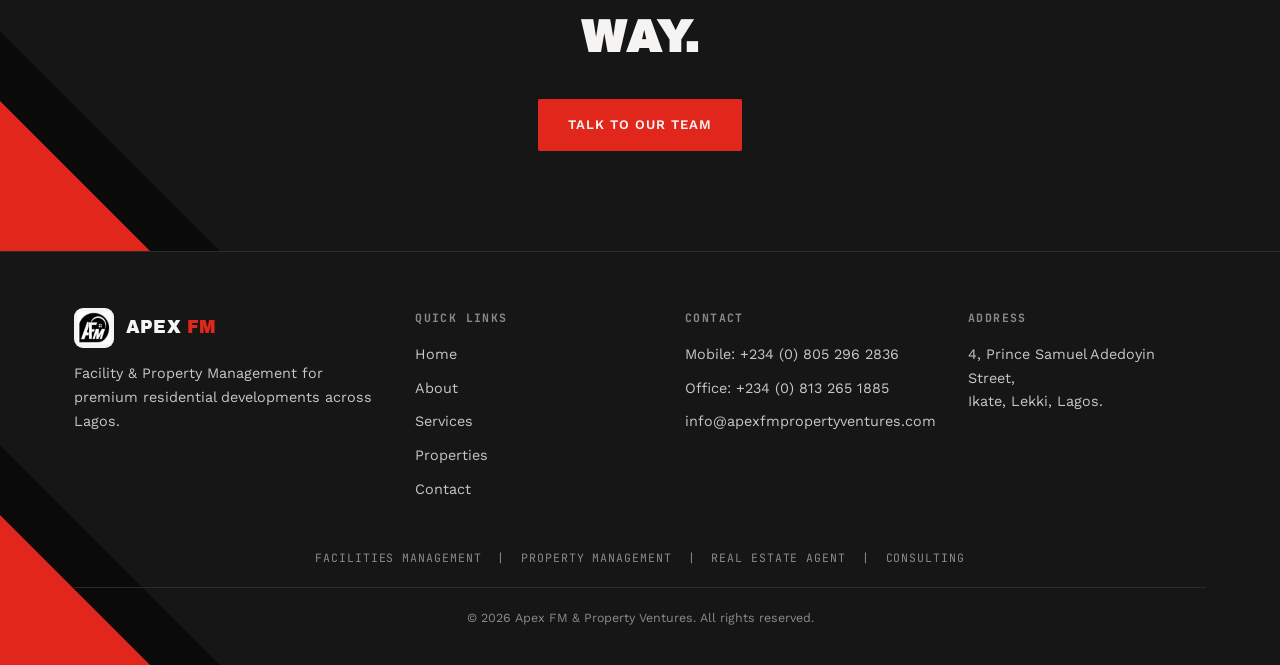
==== commit 3f172162: "Add files via upload" ====
--- a/index.html
+++ b/index.html
@@ -10,7 +10,7 @@
 <meta property="og:title" content="Apex FM & Property Ventures - Facility & Property Management in Lagos">
 <meta property="og:description" content="Apex FM & Property Ventures delivers premium facility management, property management, real estate, and consulting services across Lagos.">
 <meta property="og:url" content="https://www.apexfmpropertyventures.com/">
-<meta property="og:image" content="https://www.apexfmpropertyventures.com/images/oak-mews-1.jpg">
+<meta property="og:image" content="https://www.apexfmpropertyventures.com/oak-mews-1.jpg">
 <meta name="twitter:card" content="summary_large_image">
 <link rel="icon" type="image/svg+xml" href="favicon.svg">
 <link rel="preconnect" href="https://fonts.googleapis.com">
@@ -62,7 +62,7 @@
 <header class="site-header">
   <div class="wrap header-inner">
     <a class="brand" href="index.html">
-      <img src="images/logo-icon.png" alt="Apex FM logo" class="brand-logo">
+      <img src="logo-icon.png" alt="Apex FM logo" class="brand-logo">
       <span class="brand-text">
         <span class="brand-main">APEX <span>FM</span></span>
         <span class="brand-sub">& Property Ventures</span>
@@ -177,7 +177,7 @@
     <div class="footer-inner">
       <div class="footer-col">
         <div class="footer-brand">
-          <img src="images/logo-icon.png" alt="Apex FM logo">
+          <img src="logo-icon.png" alt="Apex FM logo">
           <span class="brand-main" style="font-size:1.1rem;">APEX <span style="color:var(--red)">FM</span></span>
         </div>
         <p class="muted">Facility &amp; Property Management for premium residential developments across Lagos.</p>
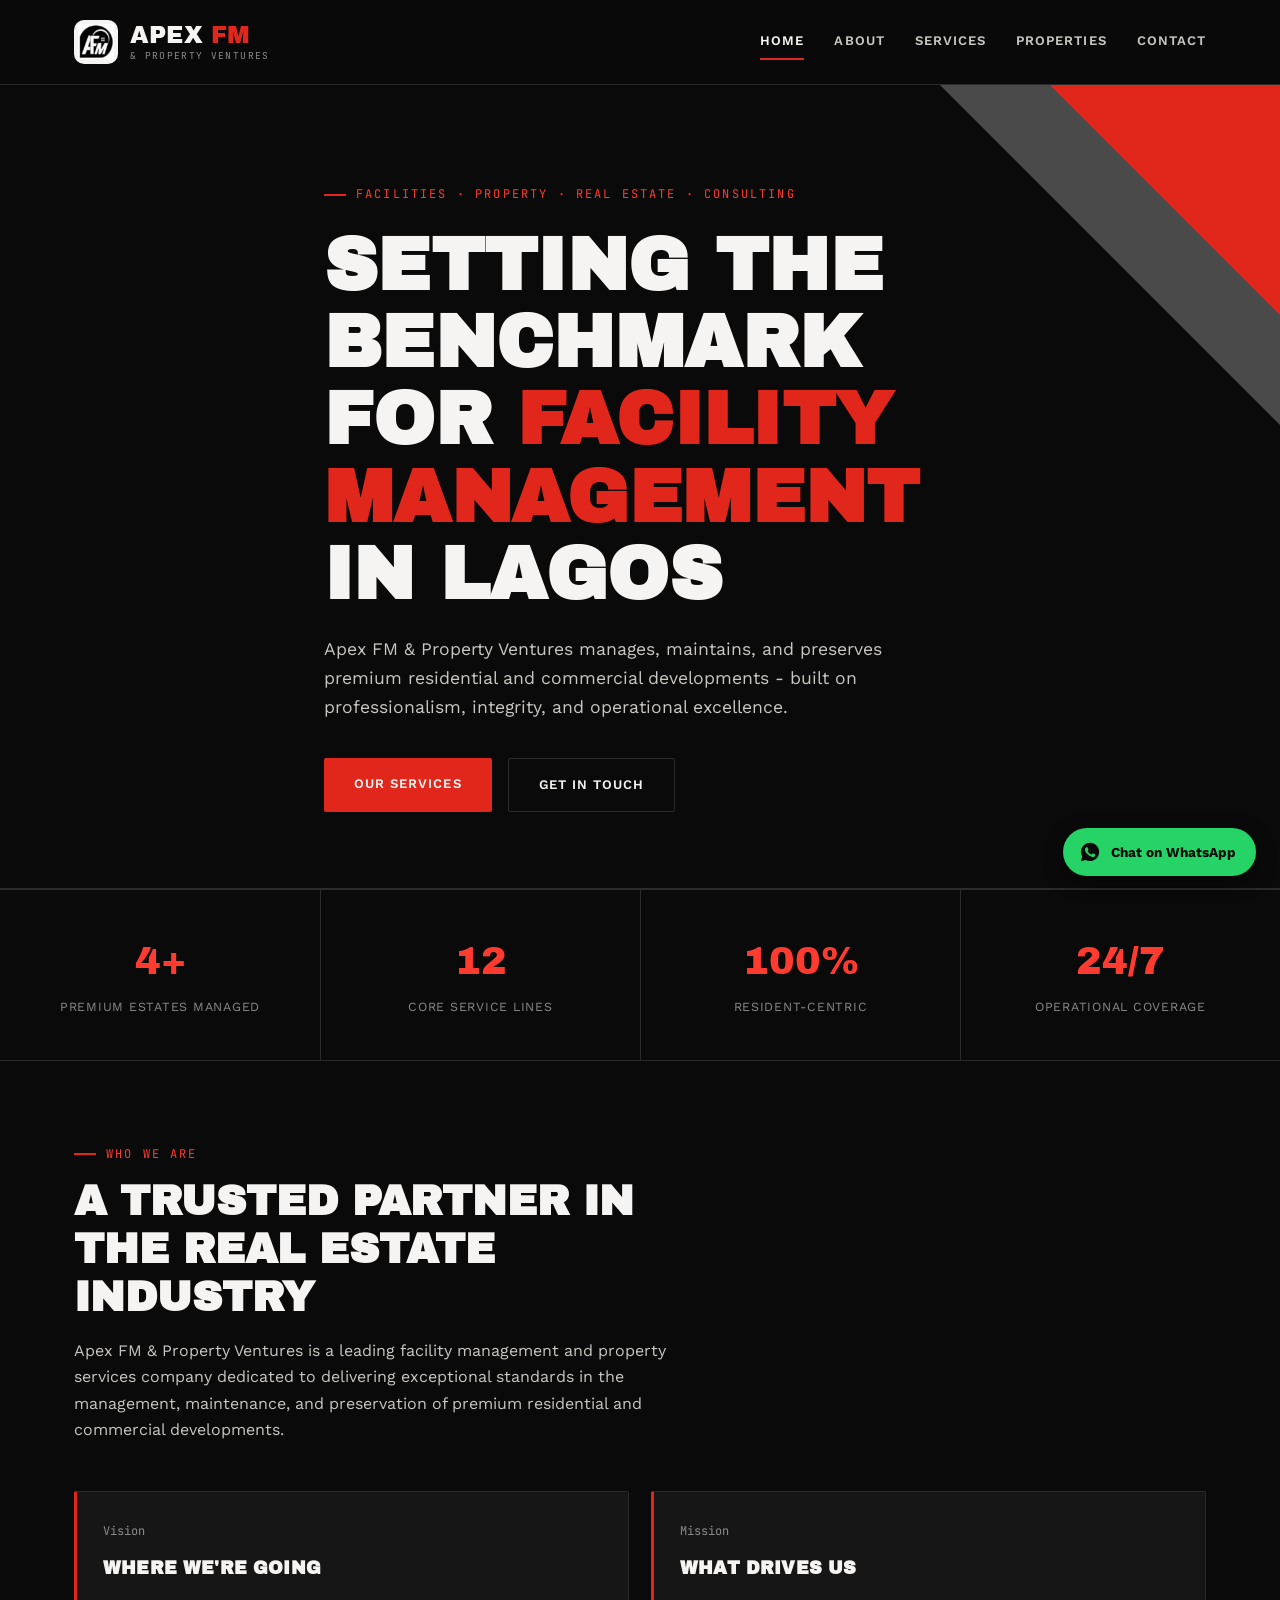
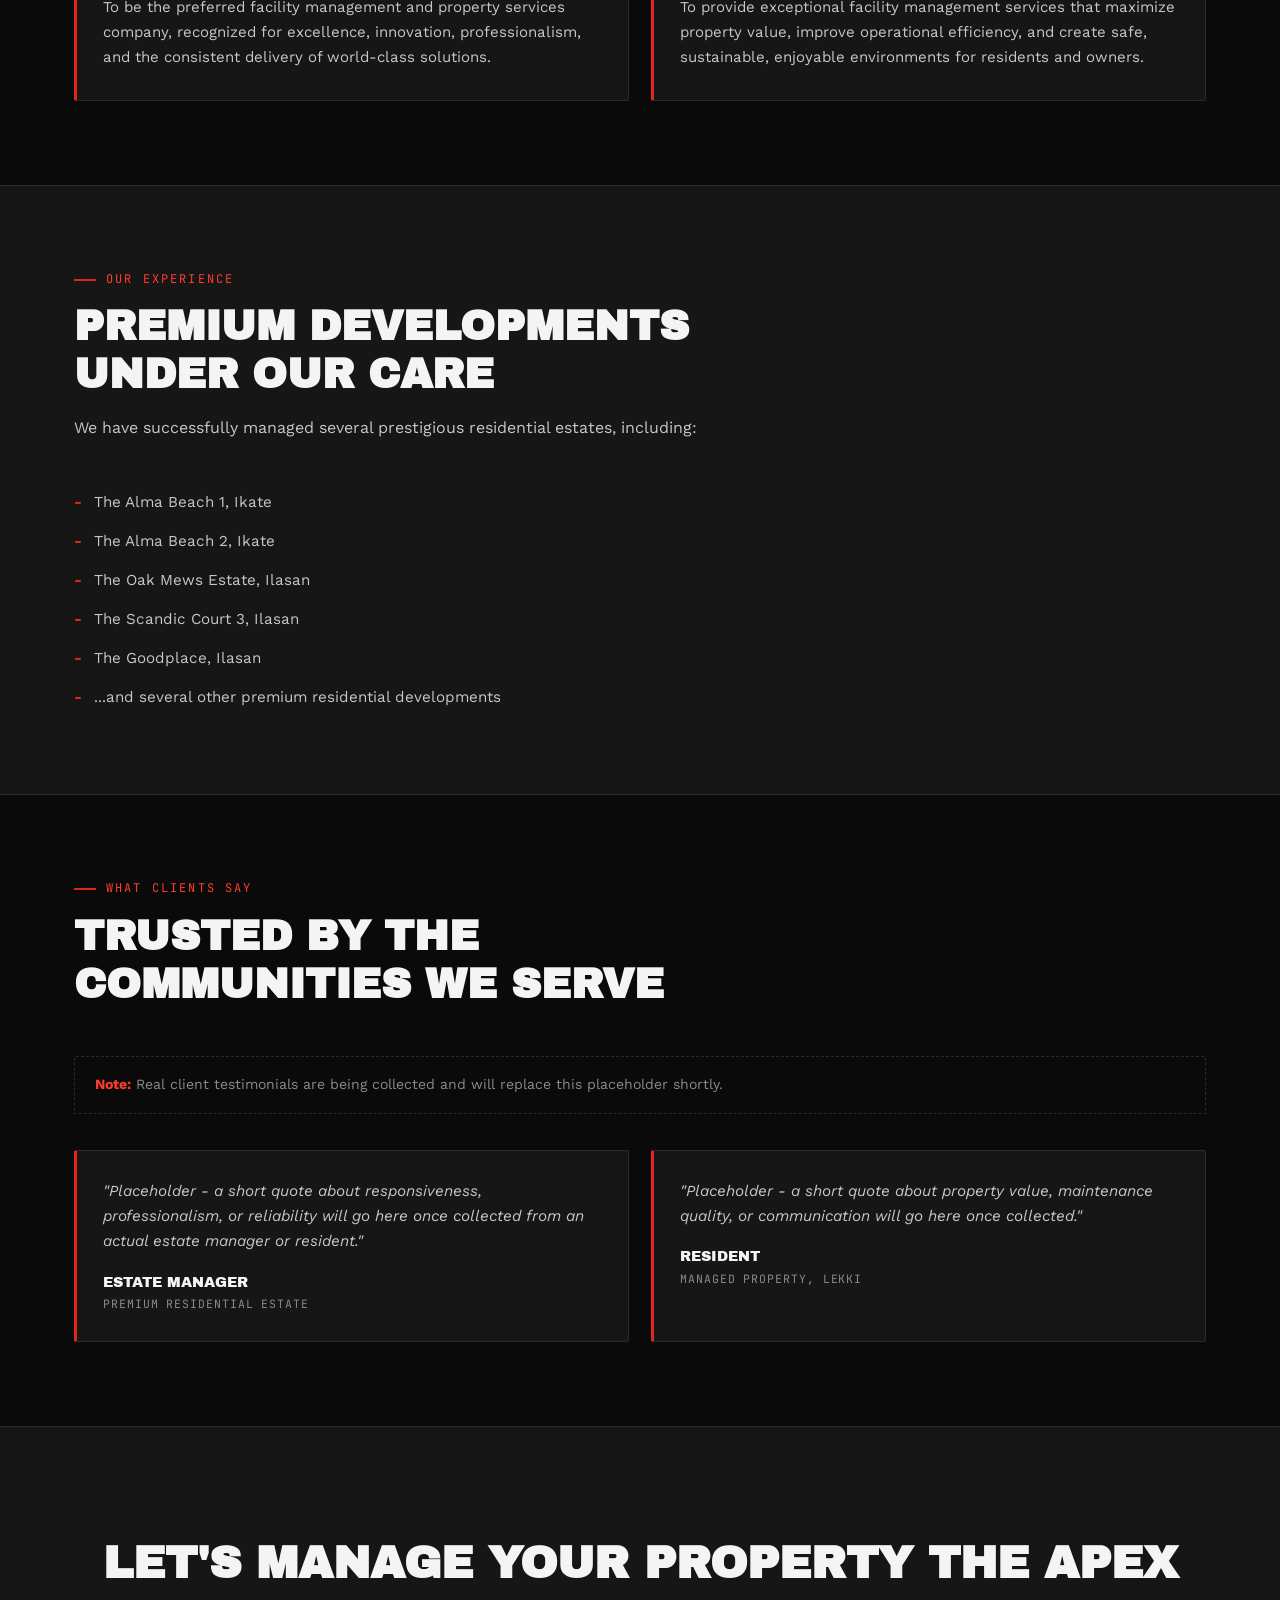
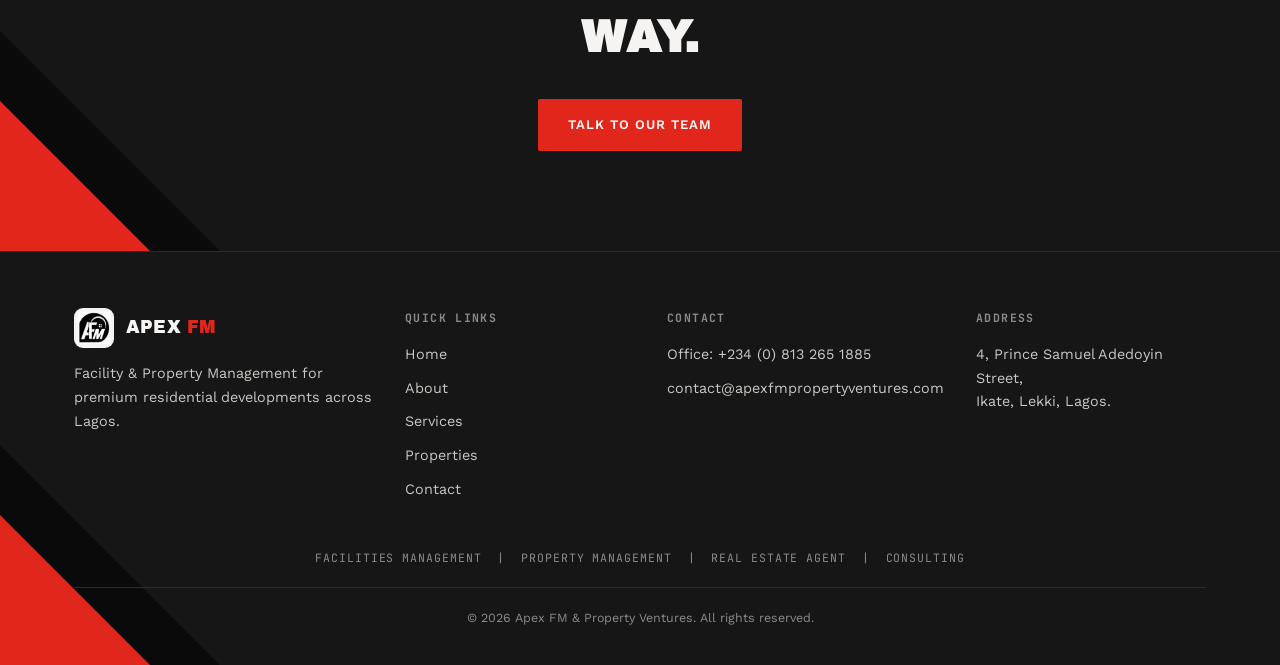
==== commit 3a285461: "Update index.html" ====
--- a/index.html
+++ b/index.html
@@ -25,7 +25,7 @@
   "description": "Facility management, property management, real estate agency, and consulting services for premium residential and commercial developments in Lagos, Nigeria.",
   "url": "https://www.apexfmpropertyventures.com/",
   "telephone": "+234-805-296-2836",
-  "email": "info@apexfmpropertyventures.com",
+  "email": "contact@apexfmpropertyventures.com",
   "address": {
     "@type": "PostalAddress",
     "streetAddress": "4, Prince Samuel Adedoyin Street, Ikate",
@@ -192,9 +192,8 @@
       </div>
       <div class="footer-col">
         <h4>Contact</h4>
-        <a href="tel:+2348052962836">Mobile: +234 (0) 805 296 2836</a>
         <a href="tel:+2348132651885">Office: +234 (0) 813 265 1885</a>
-        <a href="mailto:info@apexfmpropertyventures.com">info@apexfmpropertyventures.com</a>
+        <a href="mailto:contact@apexfmpropertyventures.com">contact@apexfmpropertyventures.com</a>
       </div>
       <div class="footer-col">
         <h4>Address</h4>
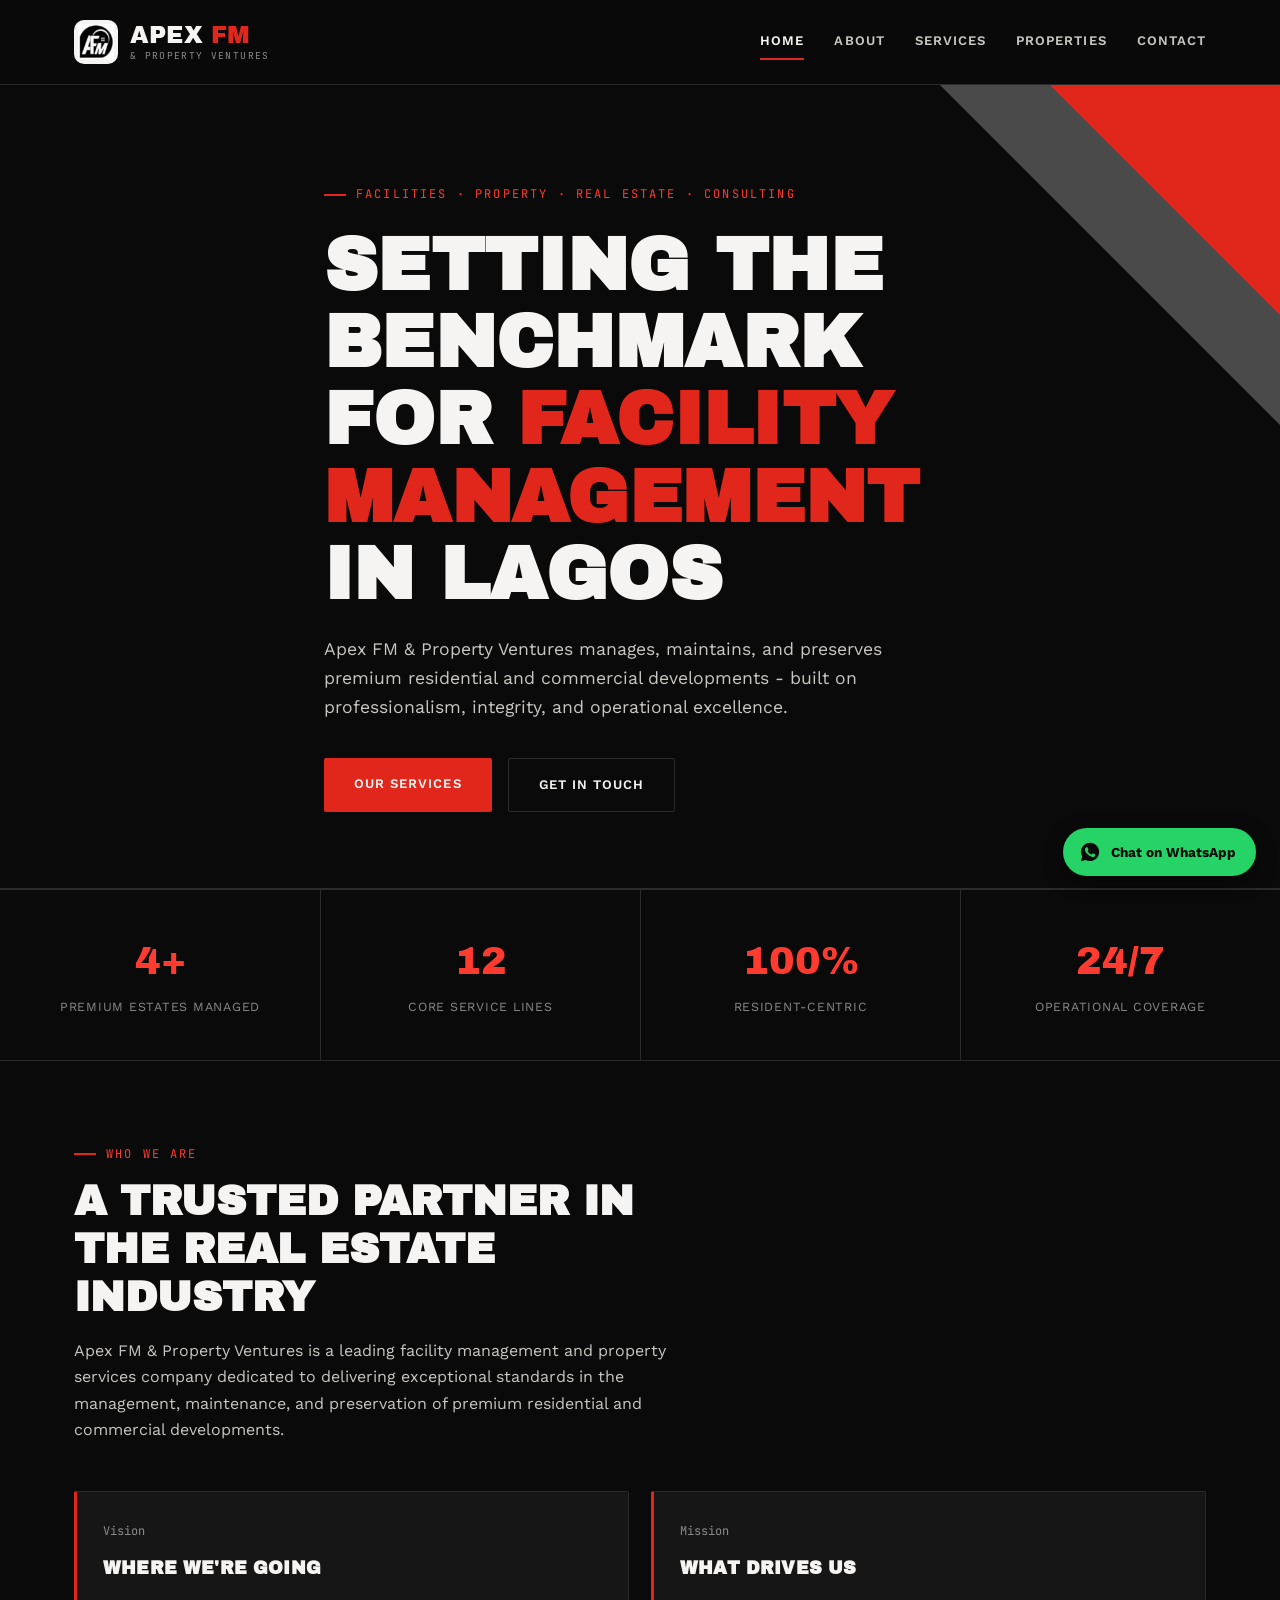
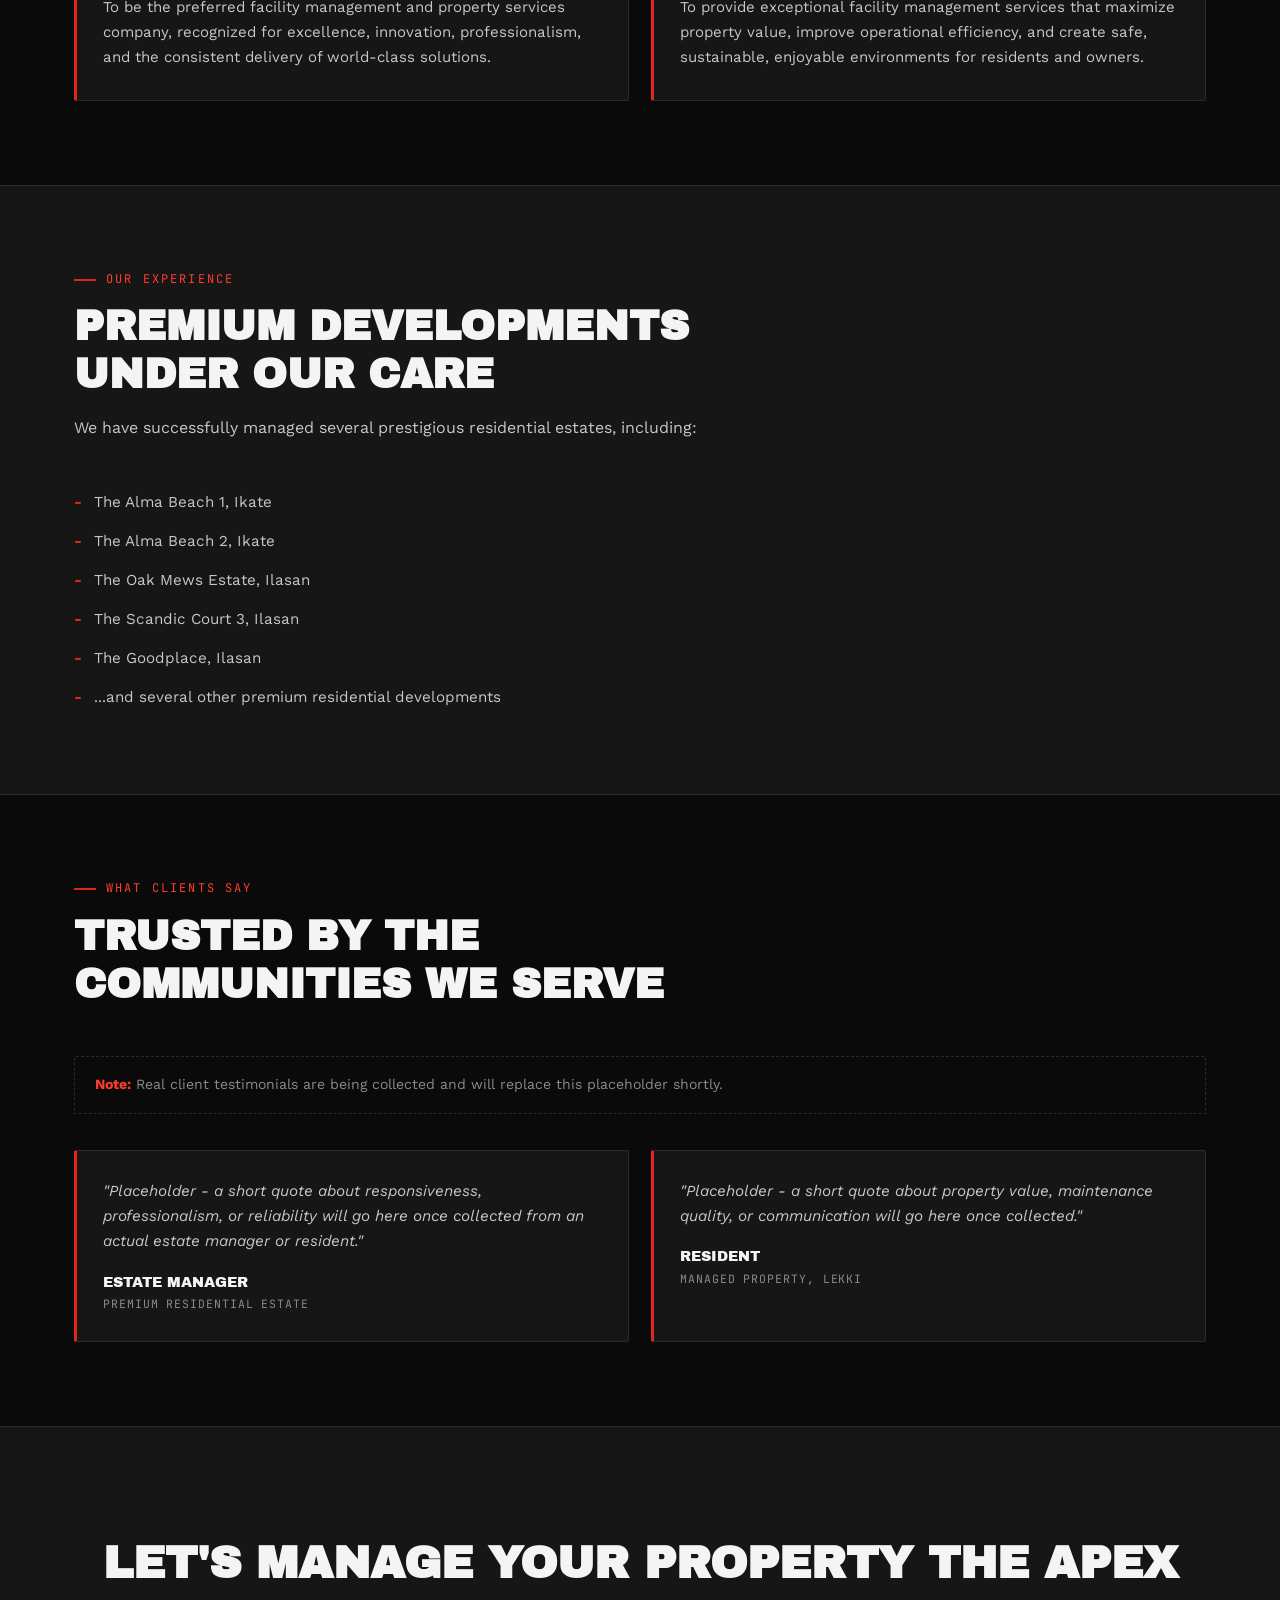
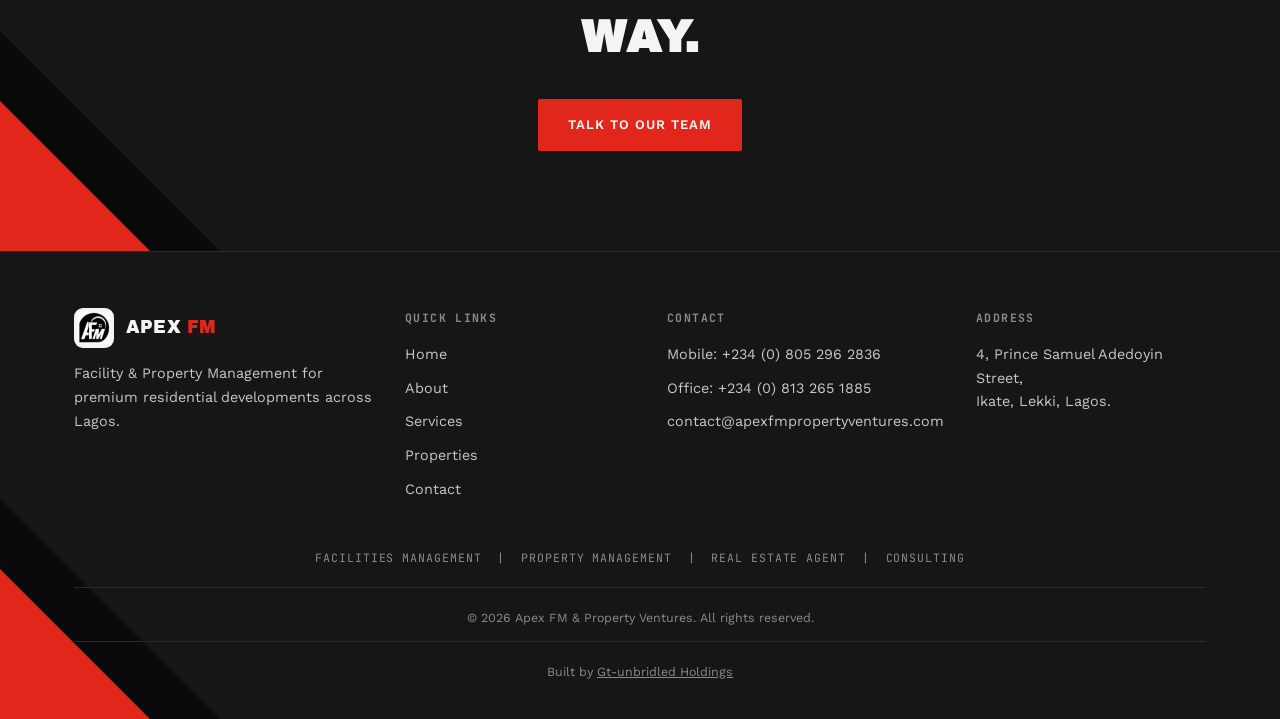
==== commit e1c25251: "Rename index (1).html to index.html" ====
--- a/index.html
+++ b/index.html
@@ -192,6 +192,7 @@
       </div>
       <div class="footer-col">
         <h4>Contact</h4>
+        <a href="tel:+2348052962836">Mobile: +234 (0) 805 296 2836</a>
         <a href="tel:+2348132651885">Office: +234 (0) 813 265 1885</a>
         <a href="mailto:contact@apexfmpropertyventures.com">contact@apexfmpropertyventures.com</a>
       </div>
@@ -202,6 +203,7 @@
     </div>
     <p class="footer-tagline" style="text-align:center; margin-bottom:20px;">Facilities Management &nbsp;|&nbsp; Property Management &nbsp;|&nbsp; Real Estate Agent &nbsp;|&nbsp; Consulting</p>
     <p class="fine">© 2026 Apex FM & Property Ventures. All rights reserved.</p>
+<p class="fine">Built by <a href="https://wa.me/2348138677200" target="_blank" rel="noopener" style="color:var(--grey); text-decoration:underline;">Gt-unbridled Holdings</a></p>
   </div>
 </footer>
 
